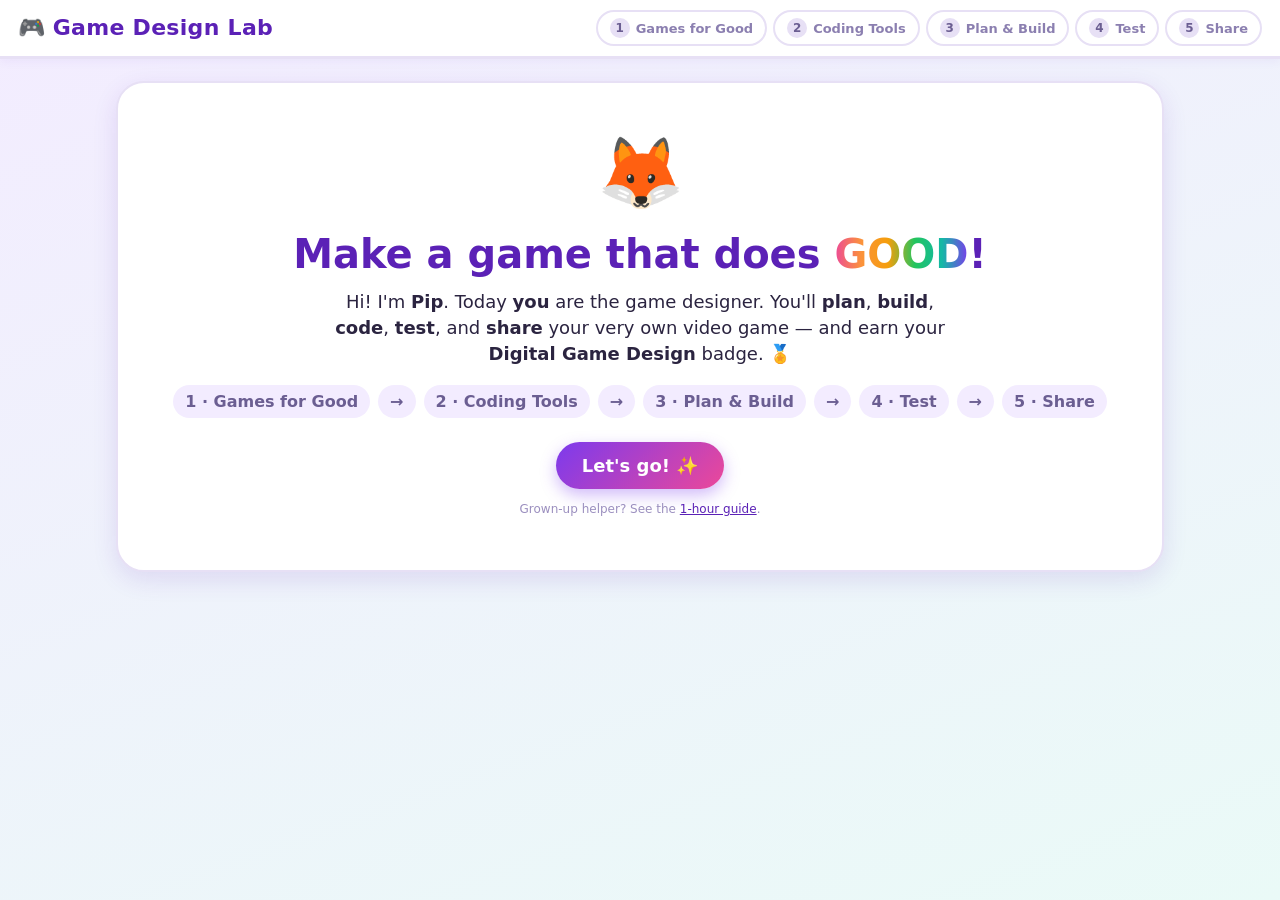
==== index.html @ a327bc97 "Add Game Design Lab — interactive Digital Game Design (Badge 2) A 1-hour, browser-based lab for girl" ====
<!DOCTYPE html>
<html lang="en">
<head>
<meta charset="UTF-8" />
<meta name="viewport" content="width=device-width, initial-scale=1.0" />
<title>Game Design Lab · Make a Game That Does Good!</title>
<meta name="description" content="A hands-on lab for the Digital Game Design badge. Plan, build, code, test, and share your very own game!" />
<link rel="icon" href="data:image/svg+xml,<svg xmlns='http://www.w3.org/2000/svg' viewBox='0 0 100 100'><text y='.9em' font-size='90'>🎮</text></svg>" />
<link rel="stylesheet" href="css/styles.css" />
</head>
<body>

<!-- ============ HEADER ============ -->
<header class="topbar">
  <div class="brand">🎮 <span>Game Design Lab</span></div>
  <nav class="steps" id="steps">
    <button class="step" data-go="step1"><span class="num">1</span> Games for Good</button>
    <button class="step" data-go="step2"><span class="num">2</span> Coding Tools</button>
    <button class="step" data-go="build" data-tab="world"><span class="num">3</span> Plan &amp; Build</button>
    <button class="step" data-go="build" data-tab="play"><span class="num">4</span> Test</button>
    <button class="step" data-go="step5"><span class="num">5</span> Share</button>
  </nav>
</header>

<!-- floating helper messages -->
<div id="toast" class="toast"></div>

<main id="main">

  <!-- ============ WELCOME ============ -->
  <section class="screen active" id="screen-welcome">
    <div class="hero-card">
      <div class="pip">🦊</div>
      <h1>Make a game that does <span class="rainbow">GOOD</span>!</h1>
      <p class="lead">Hi! I'm <b>Pip</b>. Today <b>you</b> are the game designer. You'll
        <b>plan</b>, <b>build</b>, <b>code</b>, <b>test</b>, and <b>share</b> your very own video game —
        and earn your <b>Digital Game Design</b> badge. 🏅</p>
      <div class="path">
        <span>1 · Games for Good</span><span>→</span>
        <span>2 · Coding Tools</span><span>→</span>
        <span>3 · Plan &amp; Build</span><span>→</span>
        <span>4 · Test</span><span>→</span>
        <span>5 · Share</span>
      </div>
      <button class="big-btn" data-go="step1">Let's go! ✨</button>
      <p class="tiny">Grown-up helper? See the <a href="FACILITATOR-GUIDE.md">1-hour guide</a>.</p>
    </div>
  </section>

  <!-- ============ STEP 1 ============ -->
  <section class="screen" id="screen-step1">
    <div class="card">
      <h2><span class="badge-num">1</span> Games for Good</h2>
      <p>You learned how computers helped astronauts land on the moon. Did you know <b>games help people, too?</b></p>
      <div class="examples">
        <div class="ex">🧑‍⚕️<span>Doctors &amp; nurses practice on virtual patients</span></div>
        <div class="ex">✈️<span>Pilots train in a pretend cockpit</span></div>
        <div class="ex">🚀<span>Visit the Space Station</span></div>
        <div class="ex">🌊<span>Dive to the deep ocean</span></div>
        <div class="ex">🏛️<span>Explore ancient cities</span></div>
      </div>
      <div class="think">
        <b>💭 Think:</b> What could <i>your</i> game teach someone, or what problem could it help solve?
        <textarea id="reflection" rows="2" placeholder="My game idea helps with..."></textarea>
      </div>

      <h3>🌟 Pick your mission</h3>
      <p class="muted">Every game here helps in a different way. Choose one to start (you can change it later).</p>
      <div class="missions" id="mission-cards"></div>

      <div class="nav">
        <button class="ghost" data-go="welcome">← Back</button>
        <button class="big-btn" data-go="step2">Next: Coding Tools →</button>
      </div>
    </div>
  </section>

  <!-- ============ STEP 2 ============ -->
  <section class="screen" id="screen-step2">
    <div class="card">
      <h2><span class="badge-num">2</span> Your Coding Tools</h2>
      <p>You already know these three coding ideas. Game makers use them all the time — and so will you!
        Press <b>Try it</b> on each one. 👇</p>

      <div class="demo-grid">
        <div class="demo">
          <h3>➡️ Sequence</h3>
          <p>One step after another, <b>in order</b>.</p>
          <div class="demo-track" id="seq-track"></div>
          <button class="mini-btn" id="seq-btn">Try it ▶</button>
          <p class="demo-note">Program: step → step → step</p>
        </div>

        <div class="demo">
          <h3>🔁 Loop</h3>
          <p>Do something <b>again and again</b> without writing it a bunch of times.</p>
          <div class="demo-track" id="loop-track"></div>
          <button class="mini-btn" id="loop-btn">Try it ▶</button>
          <p class="demo-note">Program: Repeat 4 times → step</p>
        </div>

        <div class="demo">
          <h3>🔀 Conditional</h3>
          <p><b>IF</b> something is true, <b>THEN</b> do this.</p>
          <div class="demo-cond" id="cond-stage">
            <span id="cond-key">🔑</span><span id="cond-door">🚪</span>
          </div>
          <button class="mini-btn" id="cond-btn">Pick up the key 🔑</button>
          <p class="demo-note">Program: IF I have the key, THEN the door opens</p>
        </div>
      </div>

      <div class="tipbox">
        <b>🦊 Pip says:</b> In your game, your moves are a <b>sequence</b>, a countdown timer is a
        <b>loop</b>, and a rule like “IF I touch a gem, THEN +1 point” is a <b>conditional</b>. You'll build all three!
      </div>

      <div class="nav">
        <button class="ghost" data-go="step1">← Back</button>
        <button class="big-btn" data-go="build" data-tab="world">Next: Build my game →</button>
      </div>
    </div>
  </section>

  <!-- ============ BUILD (Steps 3 & 4) ============ -->
  <section class="screen" id="screen-build">
    <div class="tabs">
      <button class="tab active" data-tab="world">🎨 1. Build your World</button>
      <button class="tab" data-tab="brain">🧠 2. Code the Brain</button>
      <button class="tab" data-tab="play">🎮 3. Play &amp; Test</button>
    </div>

    <!-- WORLD -->
    <div class="tabpanel active" id="panel-world">
      <div class="panel-head">
        <div>
          <h2><span class="badge-num">3</span> Build your World</h2>
          <p class="muted">Design your level: drop a tool, then click (or drag) on the grid to place it.</p>
        </div>
        <div class="head-right">
          <label class="namelbl">Game name:
            <input id="game-name" type="text" maxlength="28" placeholder="My Amazing Game" />
          </label>
          <div class="mission-chip" id="mission-chip"></div>
          <button class="ghost small" id="change-mission">Change mission</button>
        </div>
      </div>

      <div class="world-layout">
        <div class="toolbox" id="toolbox"></div>
        <div class="stage-slot" id="world-stage-slot"></div>
        <div class="world-help">
          <h4>How to build</h4>
          <ol>
            <li>Place <b>1 hero start</b> and <b>1 goal</b> (you need both!).</li>
            <li>Add <b>walls</b> to make a path, and <b>gems</b> to collect.</li>
            <li>Try a <b>key</b> + <b>door</b> (the door opens only if you grabbed a key — a conditional!).</li>
            <li>Add <b>hazards</b> to dodge.</li>
          </ol>
          <div class="world-tools-extra">
            <button class="ghost small" id="add-border">⬛ Add wall border</button>
            <button class="ghost small danger" id="clear-world">🗑️ Clear all</button>
          </div>
          <p class="warn" id="world-warn"></p>
        </div>
      </div>

      <div class="nav">
        <button class="ghost" data-go="step2">← Back</button>
        <button class="big-btn" data-tab="brain">Next: Code the Brain →</button>
      </div>
    </div>

    <!-- BRAIN -->
    <div class="tabpanel" id="panel-brain">
      <div class="panel-head">
        <div>
          <h2><span class="badge-num">3</span> Code the Brain 🧠</h2>
          <p class="muted">Give your game its rules! Drag blocks (or click a hat then a block) to build
            sequences, loops, and conditionals.</p>
        </div>
      </div>
      <div id="coder-root"></div>
      <div class="nav">
        <button class="ghost" data-tab="world">← Back to World</button>
        <button class="big-btn" data-tab="play">Next: Play &amp; Test →</button>
      </div>
    </div>

    <!-- PLAY -->
    <div class="tabpanel" id="panel-play">
      <div class="panel-head">
        <div>
          <h2><span class="badge-num">4</span> Play &amp; Test 🎮</h2>
          <p class="muted">Move with the <b>arrow keys</b> (or the buttons). Does your code work the way you planned?
            If not — that's a bug to fix. Real designers try, try again! 💪</p>
        </div>
      </div>

      <div class="play-layout">
        <div class="hud" id="hud"></div>
        <div class="stage-slot play-stage" id="play-stage-slot"></div>
        <div class="play-side">
          <div class="dpad">
            <button data-dir="up">▲</button>
            <div class="dpad-mid">
              <button data-dir="left">◀</button>
              <button data-dir="down">▼</button>
              <button data-dir="right">▶</button>
            </div>
          </div>
          <button class="ghost small" id="restart-btn">🔄 Restart level</button>
          <div class="coach" id="coach"></div>
        </div>
      </div>

      <div class="nav">
        <button class="ghost" data-tab="brain">← Fix my code</button>
        <button class="ghost" data-tab="world">✏️ Edit my world</button>
        <button class="big-btn" data-go="step5">I love it! Share →</button>
      </div>

      <!-- win / lose overlay -->
      <div class="overlay" id="result-overlay">
        <div class="result-card" id="result-card"></div>
      </div>
    </div>
  </section>

  <!-- ============ STEP 5 ============ -->
  <section class="screen" id="screen-step5">
    <div class="card">
      <h2><span class="badge-num">5</span> Share &amp; Improve</h2>
      <p>The best part of finishing a project is <b>sharing</b> it! Send your game to a friend, watch them play,
        and listen to their ideas. 🎉</p>

      <div class="share-box">
        <h3>🔗 Your game link</h3>
        <p class="muted">Anyone who opens this link can play <b>your</b> game — no download needed.</p>
        <div class="share-row">
          <input id="share-link" type="text" readonly />
          <button class="mini-btn" id="copy-link">Copy</button>
        </div>
      </div>

      <div class="two-col">
        <div class="improve">
          <h3>🧪 Play-test with a friend</h3>
          <p>Watch a friend play and ask:</p>
          <ul>
            <li>Was it fun? Too easy or too hard?</li>
            <li>Did anything not work the way you expected?</li>
            <li>What's one thing that would make it better?</li>
          </ul>
          <label>✏️ One thing I'll improve next time:
            <textarea id="improve-note" rows="2" placeholder="Next, I will..."></textarea>
          </label>
          <button class="ghost" data-go="build" data-tab="world">← Go improve my game</button>
        </div>

        <div class="service">
          <h3>💖 Give service</h3>
          <p>Now that you've earned your badge, you can:</p>
          <ul>
            <li>Show family how games help science &amp; health research.</li>
            <li>Teach a friend the game design process.</li>
            <li>Cheer someone on to <b>persevere</b> when learning is hard.</li>
          </ul>
        </div>
      </div>

      <div class="cert-area">
        <h3>🏅 Your badge certificate</h3>
        <div class="cert" id="cert">
          <div class="cert-in">
            <div class="cert-top">Digital Game Design · Badge 2</div>
            <div class="cert-game" id="cert-game">My Game</div>
            <div class="cert-by">designed by</div>
            <div class="cert-name" id="cert-name">a Game Designer</div>
            <div class="cert-seal">🎮🏅✨</div>
            <div class="cert-mission" id="cert-mission"></div>
          </div>
        </div>
        <label class="namelbl big">Your name:
          <input id="designer-name" type="text" maxlength="24" placeholder="Type your name" />
        </label>
        <button class="mini-btn" id="print-cert">🖨️ Print my certificate</button>
      </div>

      <div class="nav">
        <button class="ghost" data-go="build" data-tab="play">← Back to my game</button>
        <button class="big-btn celebrate" id="finish-btn">🎉 I earned my badge!</button>
      </div>
    </div>
  </section>

</main>

<!-- mission picker modal -->
<div class="overlay" id="mission-modal">
  <div class="modal">
    <h3>🌟 Choose your mission</h3>
    <div class="missions" id="mission-cards-modal"></div>
    <button class="ghost" id="mission-close">Close</button>
  </div>
</div>

<!-- scripts: Phaser first, then our modules -->
<script src="lib/phaser.min.js"></script>
<script src="js/themes.js"></script>
<script src="js/store.js"></script>
<script src="js/share.js"></script>
<script src="js/game.js"></script>
<script src="js/coder.js"></script>
<script src="js/main.js"></script>
</body>
</html>
---- css/styles.css ----
/* ============================================================
   styles.css — cheerful, kid-friendly, big targets, rounded.
   ============================================================ */
:root {
  --purple: #7c3aed;
  --purple-d: #5b21b6;
  --pink: #ec4899;
  --teal: #14b8a6;
  --blue: #3b82f6;
  --gold: #f59e0b;
  --green: #22c55e;
  --red: #ef4444;
  --orange: #fb923c;
  --ink: #2b2440;
  --paper: #faf7ff;
  --card: #ffffff;
  --line: #e7e0f5;
  --shadow: 0 8px 24px rgba(91, 33, 182, .12);
}

* { box-sizing: border-box; }
html, body { margin: 0; padding: 0; }
body {
  font-family: "Trebuchet MS", "Segoe UI", system-ui, sans-serif;
  color: var(--ink);
  background: linear-gradient(160deg, #f3ecff 0%, #eafaf7 100%);
  min-height: 100vh;
  line-height: 1.45;
}
h1, h2, h3, h4 { line-height: 1.15; }
button { font-family: inherit; cursor: pointer; }
a { color: var(--purple-d); }

/* ---------- topbar ---------- */
.topbar {
  position: sticky; top: 0; z-index: 50;
  display: flex; align-items: center; gap: 16px; flex-wrap: wrap;
  background: #fff; border-bottom: 3px solid var(--line);
  padding: 10px 18px; box-shadow: 0 2px 10px rgba(91,33,182,.06);
}
.brand { font-size: 22px; font-weight: 800; color: var(--purple-d); }
.brand span { letter-spacing: .3px; }
.steps { display: flex; gap: 6px; flex-wrap: wrap; margin-left: auto; }
.step {
  border: 2px solid var(--line); background: #fff; color: #8b7fb0;
  border-radius: 999px; padding: 6px 12px; font-weight: 700; font-size: 13px;
  display: inline-flex; align-items: center; gap: 6px; transition: .15s;
}
.step .num {
  background: var(--line); color: #6b5e92; border-radius: 50%;
  width: 20px; height: 20px; display: grid; place-items: center; font-size: 12px;
}
.step:hover { border-color: var(--purple); color: var(--purple-d); }
.step.on { background: var(--purple); color: #fff; border-color: var(--purple); }
.step.on .num { background: #fff; color: var(--purple-d); }

/* ---------- screens & cards ---------- */
main { max-width: 1080px; margin: 0 auto; padding: 22px 16px 60px; }
.screen { display: none; animation: fade .25s ease; }
.screen.active { display: block; }
@keyframes fade { from { opacity: 0; transform: translateY(8px); } to { opacity: 1; transform: none; } }

.card {
  background: var(--card); border-radius: 22px; box-shadow: var(--shadow);
  padding: 26px 28px; border: 2px solid var(--line);
}
.card h2 { font-size: 28px; margin: 0 0 10px; color: var(--purple-d); }
.badge-num, .m-emoji {
  display: inline-grid; place-items: center;
}
.badge-num {
  width: 34px; height: 34px; background: var(--pink); color: #fff;
  border-radius: 50%; font-size: 18px; margin-right: 8px; vertical-align: middle;
}
.muted { color: #8b7fb0; }
.tiny { font-size: 12px; color: #9b8fbf; }

.big-btn {
  background: linear-gradient(135deg, var(--purple), var(--pink));
  color: #fff; border: none; border-radius: 999px; font-weight: 800;
  font-size: 18px; padding: 13px 26px; box-shadow: 0 6px 16px rgba(124,58,237,.35);
  transition: transform .1s;
}
.big-btn:hover { transform: translateY(-2px); }
.big-btn:active { transform: translateY(0); }
.ghost {
  background: #fff; border: 2px solid var(--purple); color: var(--purple-d);
  border-radius: 999px; font-weight: 700; padding: 10px 18px; font-size: 15px;
}
.ghost:hover { background: #f6f0ff; }
.ghost.small { padding: 7px 12px; font-size: 13px; }
.ghost.danger { border-color: var(--red); color: var(--red); }
.mini-btn {
  background: var(--teal); color: #fff; border: none; border-radius: 12px;
  font-weight: 800; padding: 9px 16px; font-size: 15px;
}
.mini-btn:hover { filter: brightness(1.05); }
.nav { display: flex; justify-content: space-between; gap: 10px; margin-top: 22px; flex-wrap: wrap; }

/* ---------- welcome ---------- */
.hero-card {
  background: var(--card); border-radius: 28px; box-shadow: var(--shadow);
  padding: 40px 30px; text-align: center; border: 2px solid var(--line);
}
.pip { font-size: 70px; animation: bob 2s ease-in-out infinite; }
@keyframes bob { 50% { transform: translateY(-8px); } }
.hero-card h1 { font-size: 40px; margin: 6px 0 12px; color: var(--purple-d); }
.rainbow {
  background: linear-gradient(90deg, var(--pink), var(--orange), var(--gold), var(--green), var(--teal), var(--purple));
  -webkit-background-clip: text; background-clip: text; color: transparent;
}
.lead { font-size: 18px; max-width: 620px; margin: 0 auto 18px; }
.path { display: flex; gap: 8px; flex-wrap: wrap; justify-content: center; margin: 18px 0 24px; color: #6b5e92; font-weight: 700; }
.path span { background: #f3ecff; border-radius: 999px; padding: 5px 12px; }

/* ---------- step 1 ---------- */
.examples { display: grid; grid-template-columns: repeat(auto-fit, minmax(150px, 1fr)); gap: 12px; margin: 16px 0; }
.ex { background: #f6f0ff; border-radius: 16px; padding: 14px; font-size: 30px; text-align: center; }
.ex span { display: block; font-size: 14px; color: var(--ink); margin-top: 6px; }
.think { background: #eafaf7; border: 2px dashed var(--teal); border-radius: 16px; padding: 14px 16px; margin: 16px 0; }
textarea, input[type=text], input[type=number] {
  font-family: inherit; border: 2px solid var(--line); border-radius: 12px; padding: 8px 10px; font-size: 15px; color: var(--ink);
}
textarea { width: 100%; margin-top: 8px; resize: vertical; }

.missions { display: grid; grid-template-columns: repeat(auto-fit, minmax(180px, 1fr)); gap: 14px; margin: 14px 0; }
.mission {
  text-align: left; border: 3px solid var(--line); border-radius: 18px; padding: 14px;
  background: #fff; transition: .15s;
}
.mission:hover { transform: translateY(-3px); border-color: var(--accent); }
.mission.sel { border-color: var(--accent); box-shadow: 0 0 0 4px color-mix(in srgb, var(--accent) 25%, transparent); }
.m-emoji { font-size: 38px; }
.m-name { font-weight: 800; font-size: 18px; margin: 4px 0; }
.m-good { font-size: 13px; color: #6b5e92; }

/* ---------- step 2 demos ---------- */
.demo-grid { display: grid; grid-template-columns: repeat(auto-fit, minmax(240px, 1fr)); gap: 16px; margin: 16px 0; }
.demo { background: #f6f0ff; border-radius: 18px; padding: 16px; border: 2px solid var(--line); }
.demo h3 { margin: 0 0 6px; color: var(--purple-d); }
.demo-track { display: flex; gap: 6px; margin: 12px 0; }
.demo-cell { width: 38px; height: 38px; background: #fff; border: 2px solid var(--line); border-radius: 10px; display: grid; place-items: center; font-size: 22px; }
.demo-cond { display: flex; gap: 18px; font-size: 40px; margin: 12px 0; }
.demo-note { font-size: 12px; color: #6b5e92; font-style: italic; }
.tipbox, .think { font-size: 15px; }
.tipbox { background: #fff7ed; border: 2px solid var(--gold); border-radius: 16px; padding: 14px 16px; margin-top: 16px; }

/* ---------- build tabs ---------- */
.tabs { display: flex; gap: 8px; margin-bottom: 14px; flex-wrap: wrap; }
.tab {
  border: 2px solid var(--line); background: #fff; color: #8b7fb0;
  border-radius: 14px 14px 0 0; padding: 12px 18px; font-weight: 800; font-size: 16px;
}
.tab.active { background: var(--purple); color: #fff; border-color: var(--purple); }
.tabpanel { display: none; background: var(--card); border-radius: 0 18px 18px 18px; border: 2px solid var(--line); box-shadow: var(--shadow); padding: 20px; }
.tabpanel.active { display: block; }
.panel-head { display: flex; justify-content: space-between; gap: 16px; flex-wrap: wrap; align-items: flex-start; }
.panel-head h2 { margin: 0 0 4px; color: var(--purple-d); }
.head-right { display: flex; gap: 10px; align-items: center; flex-wrap: wrap; }
.namelbl { font-size: 13px; font-weight: 700; color: #6b5e92; display: flex; flex-direction: column; gap: 3px; }
.namelbl input { font-size: 15px; }
.namelbl.big { font-size: 16px; margin: 12px 0; }
.mission-chip { background: #f3ecff; border-radius: 999px; padding: 6px 14px; font-weight: 800; color: var(--purple-d); }

/* ---------- world layout ---------- */
.world-layout { display: grid; grid-template-columns: 180px 1fr 240px; gap: 16px; margin-top: 16px; align-items: start; }
.toolbox h4, .world-help h4 { margin: 0 0 8px; color: var(--purple-d); }
.toolbox { display: flex; flex-direction: column; gap: 7px; }
.tool {
  display: flex; align-items: center; gap: 8px; text-align: left;
  border: 2px solid var(--line); background: #fff; border-radius: 12px;
  padding: 9px 10px; font-weight: 700; font-size: 14px; color: var(--ink);
}
.tool .t-e { font-size: 22px; }
.tool:hover { border-color: var(--purple); }
.tool.sel { background: var(--purple); color: #fff; border-color: var(--purple); }

.stage-slot { width: 100%; display: grid; place-items: center; }
.stage-slot canvas {
  border-radius: 16px; box-shadow: var(--shadow); border: 3px solid #fff;
  max-width: 100%; height: auto !important;
}
.world-help ol { padding-left: 18px; font-size: 13px; }
.world-help li { margin-bottom: 6px; }
.world-tools-extra { display: flex; flex-direction: column; gap: 6px; margin: 10px 0; }
.warn { color: var(--red); font-weight: 700; min-height: 20px; font-size: 13px; }

/* ---------- coder (Brain) ---------- */
.coder { display: grid; grid-template-columns: 230px 1fr; gap: 16px; }
.palette { background: #f6f0ff; border-radius: 16px; padding: 12px; border: 2px solid var(--line); height: fit-content; }
.palette h3 { margin: 0 0 10px; font-size: 16px; color: var(--purple-d); }
.palette h3 .muted { font-size: 11px; font-weight: 500; display: block; }
.pal-group { margin-bottom: 12px; }
.pal-group-title { font-size: 12px; font-weight: 800; color: #8b7fb0; text-transform: uppercase; margin-bottom: 6px; }
.pblock {
  border-radius: 10px; padding: 8px 10px; margin-bottom: 6px; color: #fff;
  font-weight: 700; font-size: 13px; cursor: grab; user-select: none; box-shadow: 0 2px 5px rgba(0,0,0,.12);
}
.pblock:active { cursor: grabbing; }

.scripts-wrap { min-width: 0; }
.quests { background: #fff7ed; border: 2px solid var(--gold); border-radius: 16px; padding: 12px 16px; margin-bottom: 14px; }
.quests h3 { margin: 0 0 8px; font-size: 16px; color: #b45309; }
.quests h3 .muted { font-size: 11px; font-weight: 500; }
.quest { display: flex; gap: 8px; padding: 5px 0; font-size: 14px; align-items: baseline; }
.quest.done { opacity: .65; }
.quest.done .q-text b { text-decoration: line-through; }
.q-check { font-size: 16px; }

.hat { background: #f6f0ff; border-radius: 16px; padding: 10px 12px; margin-bottom: 14px; border: 2px solid var(--line); }
.hat-head { margin-bottom: 8px; }
.hat-label { font-weight: 800; color: var(--purple-d); font-size: 15px; }
.hat-hint { display: block; font-size: 12px; color: #8b7fb0; }

.dropzone { min-height: 42px; border: 2px dashed #cdbff0; border-radius: 12px; padding: 6px; background: #fff; transition: .12s; }
.dropzone.body { margin-top: 8px; background: rgba(255,255,255,.6); }
.dropzone.selected { border-color: var(--purple); box-shadow: 0 0 0 3px rgba(124,58,237,.18); }
.dropzone.drag-hover { border-color: var(--teal); background: #eafaf7; }
.placeholder { color: #b3a6d4; font-size: 13px; font-style: italic; padding: 8px; text-align: center; }

.block {
  position: relative; border-radius: 12px; padding: 9px 30px 9px 12px; margin: 6px 0;
  color: #fff; font-weight: 700; font-size: 14px; box-shadow: 0 2px 6px rgba(0,0,0,.14); cursor: grab;
}
.block:active { cursor: grabbing; }
.block-label { display: inline-flex; align-items: center; gap: 4px; flex-wrap: wrap; }
.block .num { width: 56px; padding: 3px 6px; border-radius: 8px; border: none; font-weight: 800; font-size: 14px; color: var(--ink); }
.block .txt { width: 120px; padding: 3px 6px; border-radius: 8px; border: none; font-size: 14px; color: var(--ink); }
.block .cond { border-radius: 8px; border: none; padding: 3px 6px; font-weight: 700; font-size: 13px; color: var(--ink); }
.block-x {
  position: absolute; top: 6px; right: 6px; width: 22px; height: 22px;
  border-radius: 50%; border: none; background: rgba(0,0,0,.22); color: #fff; font-size: 12px; line-height: 1;
}
.block-x:hover { background: rgba(0,0,0,.4); }

/* block colors by category */
.cat-score { background: var(--blue); }
.cat-action { background: var(--purple); }
.cat-timer { background: var(--orange); }
.cat-win { background: var(--green); }
.cat-lose { background: var(--red); }
.cat-loop { background: var(--gold); }
.cat-if { background: var(--teal); }
.block.cat-loop, .block.cat-if { background: color-mix(in srgb, var(--gold) 12%, #fff); color: var(--ink); border: 2px solid var(--gold); }
.block.cat-if { background: color-mix(in srgb, var(--teal) 12%, #fff); border-color: var(--teal); }

/* ---------- play ---------- */
.play-layout { display: grid; grid-template-columns: 1fr 240px; grid-template-rows: auto auto; gap: 14px; margin-top: 14px; }
.hud { grid-column: 1 / -1; display: flex; gap: 10px; flex-wrap: wrap; }
.chip { background: #f3ecff; border-radius: 999px; padding: 8px 14px; font-weight: 800; color: var(--purple-d); font-size: 15px; }
.chip.score { background: #fff7ed; color: #b45309; }
.chip.timer { background: #eafaf7; color: #0f766e; }
.chip.timer.low { background: #fee2e2; color: var(--red); animation: pulse .6s infinite; }
@keyframes pulse { 50% { transform: scale(1.08); } }
.play-side { display: flex; flex-direction: column; gap: 12px; align-items: center; }
.dpad { display: flex; flex-direction: column; align-items: center; gap: 6px; }
.dpad button {
  width: 56px; height: 56px; border-radius: 14px; border: none; font-size: 22px;
  background: var(--purple); color: #fff; box-shadow: 0 4px 0 var(--purple-d);
}
.dpad button:active { transform: translateY(3px); box-shadow: 0 1px 0 var(--purple-d); }
.dpad-mid { display: flex; gap: 6px; }
.coach { background: #f6f0ff; border-radius: 14px; padding: 12px; font-size: 13px; border: 2px solid var(--line); }
.coach h4 { margin: 0 0 6px; color: var(--purple-d); }
.coach p { margin: 4px 0; }

/* ---------- overlay / result / modal ---------- */
.overlay { display: none; position: fixed; inset: 0; background: rgba(43,36,64,.55); z-index: 100; place-items: center; padding: 20px; }
.overlay.show { display: grid; }
.result-card, .modal {
  background: #fff; border-radius: 22px; padding: 28px; max-width: 460px; text-align: center;
  box-shadow: 0 20px 50px rgba(0,0,0,.3); animation: pop .25s ease;
}
.modal { max-width: 680px; text-align: left; }
@keyframes pop { from { transform: scale(.9); opacity: 0; } to { transform: scale(1); opacity: 1; } }
.result-card.win h2 { color: var(--green); }
.result-card.lose h2 { color: var(--purple-d); }
.big-emoji { font-size: 64px; }
.score-line { font-size: 18px; }
.result-btns { display: flex; gap: 8px; flex-wrap: wrap; justify-content: center; margin-top: 16px; }

/* ---------- step 5 ---------- */
.share-box { background: #eafaf7; border: 2px solid var(--teal); border-radius: 16px; padding: 16px; margin: 14px 0; }
.share-row { display: flex; gap: 8px; }
.share-row input { flex: 1; }
.two-col { display: grid; grid-template-columns: 1fr 1fr; gap: 16px; margin: 16px 0; }
.improve, .service { background: #f6f0ff; border-radius: 16px; padding: 16px; border: 2px solid var(--line); }
.improve label { display: block; font-weight: 700; font-size: 14px; margin-top: 8px; }

.cert-area { text-align: center; margin-top: 16px; }
.cert {
  background: linear-gradient(135deg, #fff, #f6f0ff); border: 4px double var(--purple);
  border-radius: 18px; padding: 8px; max-width: 480px; margin: 12px auto;
}
.cert-in { border: 2px solid var(--gold); border-radius: 12px; padding: 18px; }
.cert-top { font-weight: 800; color: var(--purple-d); letter-spacing: .5px; }
.cert-game { font-size: 30px; font-weight: 900; color: var(--pink); margin: 10px 0 4px; }
.cert-by { color: #8b7fb0; font-size: 13px; }
.cert-name { font-size: 24px; font-weight: 800; color: var(--ink); margin: 2px 0 8px; }
.cert-seal { font-size: 34px; }
.cert-mission { font-size: 13px; color: #6b5e92; margin-top: 8px; }
.celebrate { background: linear-gradient(135deg, var(--gold), var(--pink)); }

/* ---------- toast + confetti ---------- */
.toast {
  position: fixed; left: 50%; transform: translateX(-50%) translateY(-20px);
  top: 70px; z-index: 200; background: var(--ink); color: #fff; padding: 12px 20px;
  border-radius: 14px; font-weight: 700; font-size: 15px; box-shadow: 0 8px 24px rgba(0,0,0,.3);
  opacity: 0; pointer-events: none; transition: .25s; max-width: 90vw; text-align: center;
}
.toast.show { opacity: 1; transform: translateX(-50%) translateY(0); }
.confetti { position: fixed; top: -30px; z-index: 300; pointer-events: none; animation: fall 2.6s linear forwards; }
@keyframes fall { to { transform: translateY(110vh) rotate(540deg); opacity: 0; } }

/* ---------- responsive ---------- */
@media (max-width: 880px) {
  .world-layout { grid-template-columns: 1fr; }
  .toolbox { flex-direction: row; flex-wrap: wrap; }
  .coder { grid-template-columns: 1fr; }
  .palette { display: flex; flex-direction: column; }
  .play-layout { grid-template-columns: 1fr; }
  .two-col { grid-template-columns: 1fr; }
}

/* ---------- print (certificate only) ---------- */
@media print {
  body * { visibility: hidden; }
  #cert, #cert * { visibility: visible; }
  #cert { position: absolute; left: 0; top: 0; width: 100%; border: none; }
}
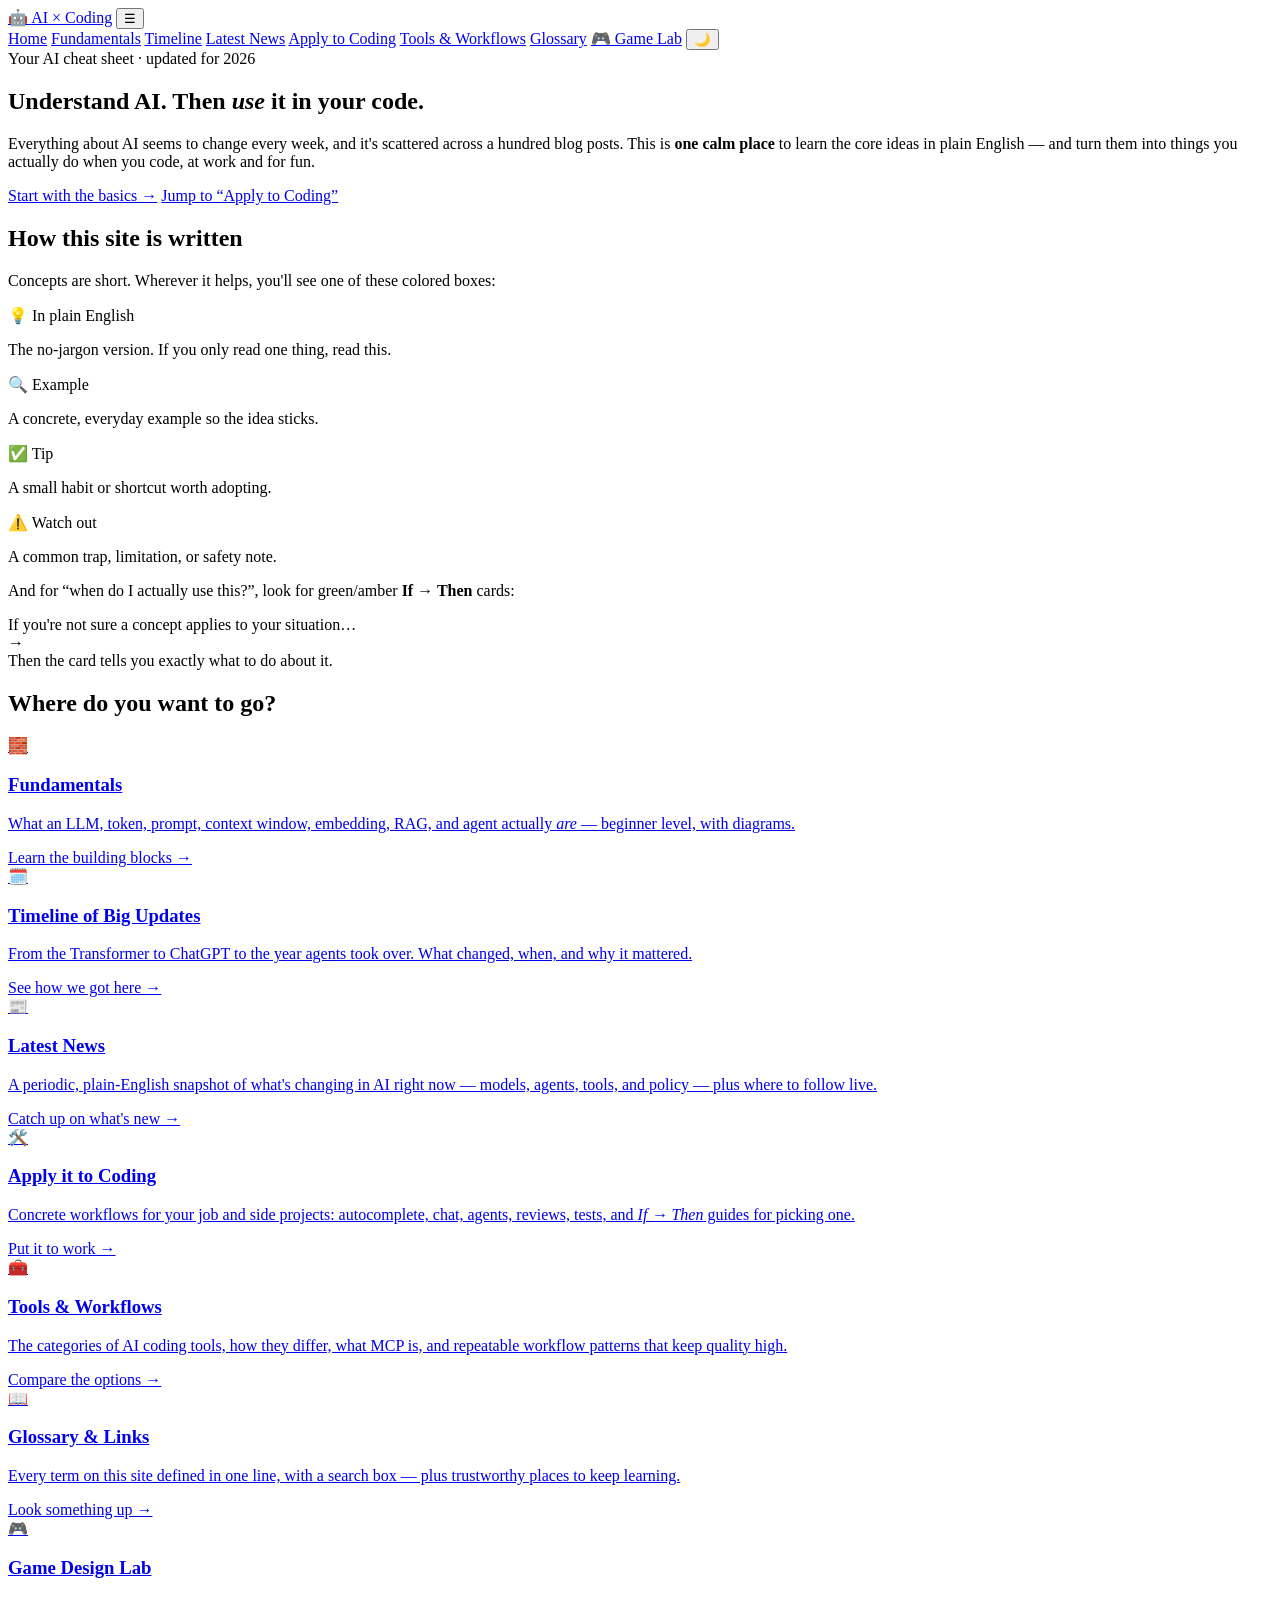
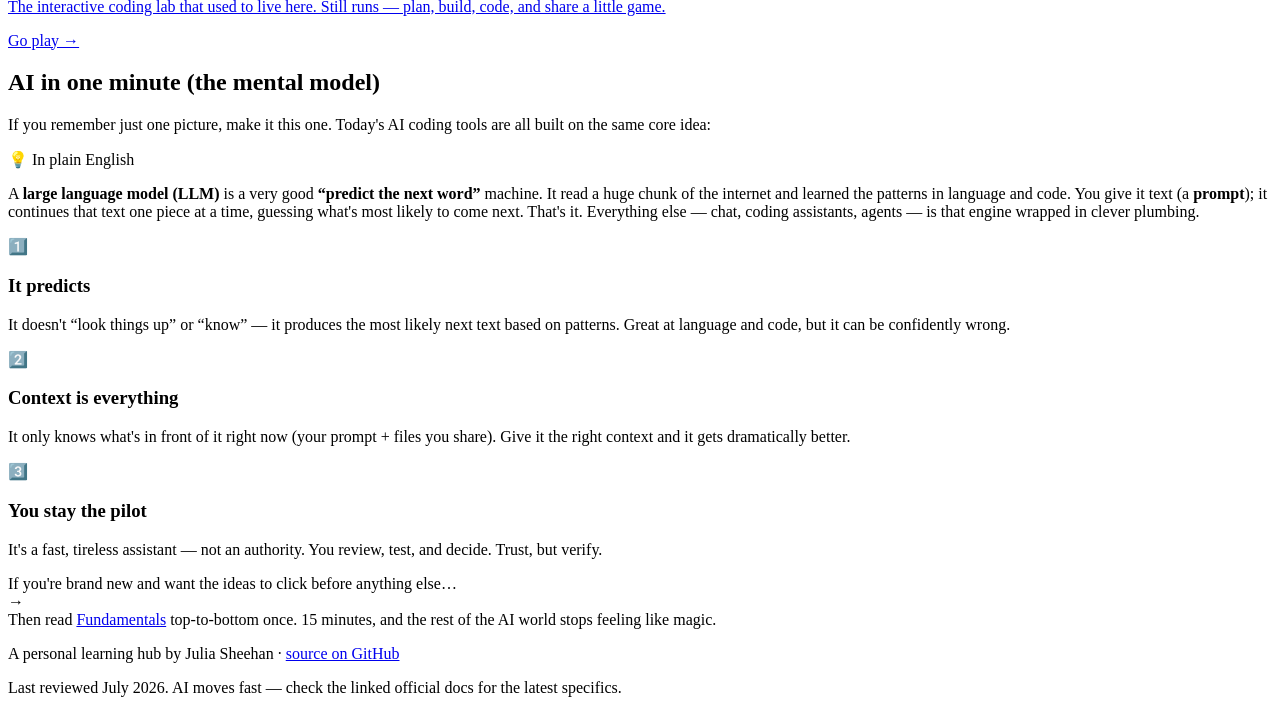
==== commit 44159236: "Add Latest News page + CLAUDE.md guidance; wire News into nav - news.html: a periodic, beginner-frie" ====
--- a/index.html
+++ b/index.html
@@ -3,315 +3,174 @@
 <head>
 <meta charset="UTF-8" />
 <meta name="viewport" content="width=device-width, initial-scale=1.0" />
-<title>Game Design Lab · Make a Game That Does Good!</title>
-<meta name="description" content="A hands-on lab for the Digital Game Design badge. Plan, build, code, test, and share your very own game!" />
-<link rel="icon" href="data:image/svg+xml,<svg xmlns='http://www.w3.org/2000/svg' viewBox='0 0 100 100'><text y='.9em' font-size='90'>🎮</text></svg>" />
-<link rel="stylesheet" href="css/styles.css" />
+<title>AI × Coding — A Beginner's Learning Hub</title>
+<meta name="description" content="A friendly, up-to-date home base for understanding AI concepts and applying them to real coding — for work and personal projects." />
+<link rel="icon" href="data:image/svg+xml,<svg xmlns='http://www.w3.org/2000/svg' viewBox='0 0 100 100'><text y='.9em' font-size='90'>🤖</text></svg>" />
+<link rel="stylesheet" href="assets/style.css" />
+<script src="assets/hub.js"></script>
 </head>
 <body>
 
-<!-- ============ HEADER ============ -->
-<header class="topbar">
-  <div class="brand">🎮 <span>Game Design Lab</span></div>
-  <nav class="steps" id="steps">
-    <button class="step" data-go="step1"><span class="num">1</span> Games for Good</button>
-    <button class="step" data-go="step2"><span class="num">2</span> Coding Tools</button>
-    <button class="step" data-go="build" data-tab="world"><span class="num">3</span> Plan &amp; Build</button>
-    <button class="step" data-go="build" data-tab="play"><span class="num">4</span> Test</button>
-    <button class="step" data-go="step5"><span class="num">5</span> Share</button>
+<header class="site-header">
+  <a class="logo" href="index.html">🤖 <span>AI × Coding</span></a>
+  <button class="nav-toggle" aria-label="Open menu" aria-expanded="false">☰</button>
+  <nav class="site-nav">
+    <a href="index.html">Home</a>
+    <a href="fundamentals.html">Fundamentals</a>
+    <a href="timeline.html">Timeline</a>
+    <a href="news.html">Latest News</a>
+    <a href="apply.html">Apply to Coding</a>
+    <a href="tools.html">Tools &amp; Workflows</a>
+    <a href="glossary.html">Glossary</a>
+    <a class="ext" href="game/">🎮 Game Lab</a>
+    <button class="theme-toggle" aria-label="Toggle light/dark theme">🌙</button>
   </nav>
 </header>
 
-<!-- floating helper messages -->
-<div id="toast" class="toast"></div>
+<main>
 
-<main id="main">
+  <section class="hero">
+    <span class="eyebrow">Your AI cheat sheet · updated for 2026</span>
+    <h1>Understand AI. Then <em>use</em> it in your code.</h1>
+    <p class="lead">Everything about AI seems to change every week, and it's scattered across a
+      hundred blog posts. This is <b>one calm place</b> to learn the core ideas in plain English —
+      and turn them into things you actually do when you code, at work and for fun.</p>
+    <p>
+      <a class="btn" href="fundamentals.html">Start with the basics →</a>
+      <a class="btn ghost" href="apply.html">Jump to “Apply to Coding”</a>
+    </p>
+  </section>
 
-  <!-- ============ WELCOME ============ -->
-  <section class="screen active" id="screen-welcome">
-    <div class="hero-card">
-      <div class="pip">🦊</div>
-      <h1>Make a game that does <span class="rainbow">GOOD</span>!</h1>
-      <p class="lead">Hi! I'm <b>Pip</b>. Today <b>you</b> are the game designer. You'll
-        <b>plan</b>, <b>build</b>, <b>code</b>, <b>test</b>, and <b>share</b> your very own video game —
-        and earn your <b>Digital Game Design</b> badge. 🏅</p>
-      <div class="path">
-        <span>1 · Games for Good</span><span>→</span>
-        <span>2 · Coding Tools</span><span>→</span>
-        <span>3 · Plan &amp; Build</span><span>→</span>
-        <span>4 · Test</span><span>→</span>
-        <span>5 · Share</span>
-      </div>
-      <button class="big-btn" data-go="step1">Let's go! ✨</button>
-      <p class="tiny">Grown-up helper? See the <a href="FACILITATOR-GUIDE.md">1-hour guide</a>.</p>
+  <!-- How to read this site -->
+  <section id="legend">
+    <h2>How this site is written</h2>
+    <p>Concepts are short. Wherever it helps, you'll see one of these colored boxes:</p>
+    <div class="callout plain">
+      <span class="tag">💡 In plain English</span>
+      <p>The no-jargon version. If you only read one thing, read this.</p>
+    </div>
+    <div class="callout example">
+      <span class="tag">🔍 Example</span>
+      <p>A concrete, everyday example so the idea sticks.</p>
+    </div>
+    <div class="callout tip">
+      <span class="tag">✅ Tip</span>
+      <p>A small habit or shortcut worth adopting.</p>
+    </div>
+    <div class="callout watch">
+      <span class="tag">⚠️ Watch out</span>
+      <p>A common trap, limitation, or safety note.</p>
+    </div>
+    <p>And for “when do I actually use this?”, look for green/amber <b>If → Then</b> cards:</p>
+    <div class="ifthen">
+      <div class="if"><span class="lbl">If</span> you're not sure a concept applies to your situation…</div>
+      <div class="arrow">→</div>
+      <div class="then"><span class="lbl">Then</span> the card tells you exactly what to do about it.</div>
     </div>
   </section>
 
-  <!-- ============ STEP 1 ============ -->
-  <section class="screen" id="screen-step1">
-    <div class="card">
-      <h2><span class="badge-num">1</span> Games for Good</h2>
-      <p>You learned how computers helped astronauts land on the moon. Did you know <b>games help people, too?</b></p>
-      <div class="examples">
-        <div class="ex">🧑‍⚕️<span>Doctors &amp; nurses practice on virtual patients</span></div>
-        <div class="ex">✈️<span>Pilots train in a pretend cockpit</span></div>
-        <div class="ex">🚀<span>Visit the Space Station</span></div>
-        <div class="ex">🌊<span>Dive to the deep ocean</span></div>
-        <div class="ex">🏛️<span>Explore ancient cities</span></div>
-      </div>
-      <div class="think">
-        <b>💭 Think:</b> What could <i>your</i> game teach someone, or what problem could it help solve?
-        <textarea id="reflection" rows="2" placeholder="My game idea helps with..."></textarea>
-      </div>
-
-      <h3>🌟 Pick your mission</h3>
-      <p class="muted">Every game here helps in a different way. Choose one to start (you can change it later).</p>
-      <div class="missions" id="mission-cards"></div>
-
-      <div class="nav">
-        <button class="ghost" data-go="welcome">← Back</button>
-        <button class="big-btn" data-go="step2">Next: Coding Tools →</button>
-      </div>
+  <!-- Section cards -->
+  <section id="explore">
+    <h2>Where do you want to go?</h2>
+    <div class="grid two">
+      <a class="card" href="fundamentals.html">
+        <div class="ico">🧱</div>
+        <h3>Fundamentals</h3>
+        <p>What an LLM, token, prompt, context window, embedding, RAG, and agent actually
+          <i>are</i> — beginner level, with diagrams.</p>
+        <span class="more">Learn the building blocks →</span>
+      </a>
+      <a class="card" href="timeline.html">
+        <div class="ico">🗓️</div>
+        <h3>Timeline of Big Updates</h3>
+        <p>From the Transformer to ChatGPT to the year agents took over. What changed, when,
+          and why it mattered.</p>
+        <span class="more">See how we got here →</span>
+      </a>
+      <a class="card" href="news.html">
+        <div class="ico">📰</div>
+        <h3>Latest News</h3>
+        <p>A periodic, plain-English snapshot of what's changing in AI right now — models, agents,
+          tools, and policy — plus where to follow live.</p>
+        <span class="more">Catch up on what's new →</span>
+      </a>
+      <a class="card" href="apply.html">
+        <div class="ico">🛠️</div>
+        <h3>Apply it to Coding</h3>
+        <p>Concrete workflows for your job and side projects: autocomplete, chat, agents,
+          reviews, tests, and <em>If → Then</em> guides for picking one.</p>
+        <span class="more">Put it to work →</span>
+      </a>
+      <a class="card" href="tools.html">
+        <div class="ico">🧰</div>
+        <h3>Tools &amp; Workflows</h3>
+        <p>The categories of AI coding tools, how they differ, what MCP is, and repeatable
+          workflow patterns that keep quality high.</p>
+        <span class="more">Compare the options →</span>
+      </a>
+      <a class="card" href="glossary.html">
+        <div class="ico">📖</div>
+        <h3>Glossary &amp; Links</h3>
+        <p>Every term on this site defined in one line, with a search box — plus trustworthy
+          places to keep learning.</p>
+        <span class="more">Look something up →</span>
+      </a>
+      <a class="card" href="game/">
+        <div class="ico">🎮</div>
+        <h3>Game Design Lab</h3>
+        <p>The interactive coding lab that used to live here. Still runs — plan, build, code,
+          and share a little game.</p>
+        <span class="more">Go play →</span>
+      </a>
     </div>
   </section>
 
-  <!-- ============ STEP 2 ============ -->
-  <section class="screen" id="screen-step2">
-    <div class="card">
-      <h2><span class="badge-num">2</span> Your Coding Tools</h2>
-      <p>You already know these three coding ideas. Game makers use them all the time — and so will you!
-        Press <b>Try it</b> on each one. 👇</p>
-
-      <div class="demo-grid">
-        <div class="demo">
-          <h3>➡️ Sequence</h3>
-          <p>One step after another, <b>in order</b>.</p>
-          <div class="demo-track" id="seq-track"></div>
-          <button class="mini-btn" id="seq-btn">Try it ▶</button>
-          <p class="demo-note">Program: step → step → step</p>
-        </div>
-
-        <div class="demo">
-          <h3>🔁 Loop</h3>
-          <p>Do something <b>again and again</b> without writing it a bunch of times.</p>
-          <div class="demo-track" id="loop-track"></div>
-          <button class="mini-btn" id="loop-btn">Try it ▶</button>
-          <p class="demo-note">Program: Repeat 4 times → step</p>
-        </div>
-
-        <div class="demo">
-          <h3>🔀 Conditional</h3>
-          <p><b>IF</b> something is true, <b>THEN</b> do this.</p>
-          <div class="demo-cond" id="cond-stage">
-            <span id="cond-key">🔑</span><span id="cond-door">🚪</span>
-          </div>
-          <button class="mini-btn" id="cond-btn">Pick up the key 🔑</button>
-          <p class="demo-note">Program: IF I have the key, THEN the door opens</p>
-        </div>
+  <!-- AI in one minute -->
+  <section id="one-minute">
+    <h2>AI in one minute (the mental model)</h2>
+    <p>If you remember just one picture, make it this one. Today's AI coding tools are all
+      built on the same core idea:</p>
+    <div class="callout plain">
+      <span class="tag">💡 In plain English</span>
+      <p>A <b>large language model (LLM)</b> is a very good <b>“predict the next word”</b> machine.
+        It read a huge chunk of the internet and learned the patterns in language and code. You give it
+        text (a <b>prompt</b>); it continues that text one piece at a time, guessing what's most likely to
+        come next. That's it. Everything else — chat, coding assistants, agents — is that engine
+        wrapped in clever plumbing.</p>
+    </div>
+    <div class="grid three">
+      <div class="card">
+        <div class="ico">1️⃣</div>
+        <h3>It predicts</h3>
+        <p>It doesn't “look things up” or “know” — it produces the most likely next text based on
+          patterns. Great at language and code, but it can be confidently wrong.</p>
       </div>
-
-      <div class="tipbox">
-        <b>🦊 Pip says:</b> In your game, your moves are a <b>sequence</b>, a countdown timer is a
-        <b>loop</b>, and a rule like “IF I touch a gem, THEN +1 point” is a <b>conditional</b>. You'll build all three!
+      <div class="card">
+        <div class="ico">2️⃣</div>
+        <h3>Context is everything</h3>
+        <p>It only knows what's in front of it right now (your prompt + files you share). Give it
+          the right context and it gets dramatically better.</p>
       </div>
-
-      <div class="nav">
-        <button class="ghost" data-go="step1">← Back</button>
-        <button class="big-btn" data-go="build" data-tab="world">Next: Build my game →</button>
+      <div class="card">
+        <div class="ico">3️⃣</div>
+        <h3>You stay the pilot</h3>
+        <p>It's a fast, tireless assistant — not an authority. You review, test, and decide. Trust,
+          but verify.</p>
       </div>
     </div>
-  </section>
-
-  <!-- ============ BUILD (Steps 3 & 4) ============ -->
-  <section class="screen" id="screen-build">
-    <div class="tabs">
-      <button class="tab active" data-tab="world">🎨 1. Build your World</button>
-      <button class="tab" data-tab="brain">🧠 2. Code the Brain</button>
-      <button class="tab" data-tab="play">🎮 3. Play &amp; Test</button>
-    </div>
-
-    <!-- WORLD -->
-    <div class="tabpanel active" id="panel-world">
-      <div class="panel-head">
-        <div>
-          <h2><span class="badge-num">3</span> Build your World</h2>
-          <p class="muted">Design your level: drop a tool, then click (or drag) on the grid to place it.</p>
-        </div>
-        <div class="head-right">
-          <label class="namelbl">Game name:
-            <input id="game-name" type="text" maxlength="28" placeholder="My Amazing Game" />
-          </label>
-          <div class="mission-chip" id="mission-chip"></div>
-          <button class="ghost small" id="change-mission">Change mission</button>
-        </div>
-      </div>
-
-      <div class="world-layout">
-        <div class="toolbox" id="toolbox"></div>
-        <div class="stage-slot" id="world-stage-slot"></div>
-        <div class="world-help">
-          <h4>How to build</h4>
-          <ol>
-            <li>Place <b>1 hero start</b> and <b>1 goal</b> (you need both!).</li>
-            <li>Add <b>walls</b> to make a path, and <b>gems</b> to collect.</li>
-            <li>Try a <b>key</b> + <b>door</b> (the door opens only if you grabbed a key — a conditional!).</li>
-            <li>Add <b>hazards</b> to dodge.</li>
-          </ol>
-          <div class="world-tools-extra">
-            <button class="ghost small" id="add-border">⬛ Add wall border</button>
-            <button class="ghost small danger" id="clear-world">🗑️ Clear all</button>
-          </div>
-          <p class="warn" id="world-warn"></p>
-        </div>
-      </div>
-
-      <div class="nav">
-        <button class="ghost" data-go="step2">← Back</button>
-        <button class="big-btn" data-tab="brain">Next: Code the Brain →</button>
-      </div>
-    </div>
-
-    <!-- BRAIN -->
-    <div class="tabpanel" id="panel-brain">
-      <div class="panel-head">
-        <div>
-          <h2><span class="badge-num">3</span> Code the Brain 🧠</h2>
-          <p class="muted">Give your game its rules! Drag blocks (or click a hat then a block) to build
-            sequences, loops, and conditionals.</p>
-        </div>
-      </div>
-      <div id="coder-root"></div>
-      <div class="nav">
-        <button class="ghost" data-tab="world">← Back to World</button>
-        <button class="big-btn" data-tab="play">Next: Play &amp; Test →</button>
-      </div>
-    </div>
-
-    <!-- PLAY -->
-    <div class="tabpanel" id="panel-play">
-      <div class="panel-head">
-        <div>
-          <h2><span class="badge-num">4</span> Play &amp; Test 🎮</h2>
-          <p class="muted">Move with the <b>arrow keys</b> (or the buttons). Does your code work the way you planned?
-            If not — that's a bug to fix. Real designers try, try again! 💪</p>
-        </div>
-      </div>
-
-      <div class="play-layout">
-        <div class="hud" id="hud"></div>
-        <div class="stage-slot play-stage" id="play-stage-slot"></div>
-        <div class="play-side">
-          <div class="dpad">
-            <button data-dir="up">▲</button>
-            <div class="dpad-mid">
-              <button data-dir="left">◀</button>
-              <button data-dir="down">▼</button>
-              <button data-dir="right">▶</button>
-            </div>
-          </div>
-          <button class="ghost small" id="restart-btn">🔄 Restart level</button>
-          <div class="coach" id="coach"></div>
-        </div>
-      </div>
-
-      <div class="nav">
-        <button class="ghost" data-tab="brain">← Fix my code</button>
-        <button class="ghost" data-tab="world">✏️ Edit my world</button>
-        <button class="big-btn" data-go="step5">I love it! Share →</button>
-      </div>
-
-      <!-- win / lose overlay -->
-      <div class="overlay" id="result-overlay">
-        <div class="result-card" id="result-card"></div>
-      </div>
-    </div>
-  </section>
-
-  <!-- ============ STEP 5 ============ -->
-  <section class="screen" id="screen-step5">
-    <div class="card">
-      <h2><span class="badge-num">5</span> Share &amp; Improve</h2>
-      <p>The best part of finishing a project is <b>sharing</b> it! Send your game to a friend, watch them play,
-        and listen to their ideas. 🎉</p>
-
-      <div class="share-box">
-        <h3>🔗 Your game link</h3>
-        <p class="muted">Anyone who opens this link can play <b>your</b> game — no download needed.</p>
-        <div class="share-row">
-          <input id="share-link" type="text" readonly />
-          <button class="mini-btn" id="copy-link">Copy</button>
-        </div>
-      </div>
-
-      <div class="two-col">
-        <div class="improve">
-          <h3>🧪 Play-test with a friend</h3>
-          <p>Watch a friend play and ask:</p>
-          <ul>
-            <li>Was it fun? Too easy or too hard?</li>
-            <li>Did anything not work the way you expected?</li>
-            <li>What's one thing that would make it better?</li>
-          </ul>
-          <label>✏️ One thing I'll improve next time:
-            <textarea id="improve-note" rows="2" placeholder="Next, I will..."></textarea>
-          </label>
-          <button class="ghost" data-go="build" data-tab="world">← Go improve my game</button>
-        </div>
-
-        <div class="service">
-          <h3>💖 Give service</h3>
-          <p>Now that you've earned your badge, you can:</p>
-          <ul>
-            <li>Show family how games help science &amp; health research.</li>
-            <li>Teach a friend the game design process.</li>
-            <li>Cheer someone on to <b>persevere</b> when learning is hard.</li>
-          </ul>
-        </div>
-      </div>
-
-      <div class="cert-area">
-        <h3>🏅 Your badge certificate</h3>
-        <div class="cert" id="cert">
-          <div class="cert-in">
-            <div class="cert-top">Digital Game Design · Badge 2</div>
-            <div class="cert-game" id="cert-game">My Game</div>
-            <div class="cert-by">designed by</div>
-            <div class="cert-name" id="cert-name">a Game Designer</div>
-            <div class="cert-seal">🎮🏅✨</div>
-            <div class="cert-mission" id="cert-mission"></div>
-          </div>
-        </div>
-        <label class="namelbl big">Your name:
-          <input id="designer-name" type="text" maxlength="24" placeholder="Type your name" />
-        </label>
-        <button class="mini-btn" id="print-cert">🖨️ Print my certificate</button>
-      </div>
-
-      <div class="nav">
-        <button class="ghost" data-go="build" data-tab="play">← Back to my game</button>
-        <button class="big-btn celebrate" id="finish-btn">🎉 I earned my badge!</button>
-      </div>
+    <div class="ifthen">
+      <div class="if"><span class="lbl">If</span> you're brand new and want the ideas to click before anything else…</div>
+      <div class="arrow">→</div>
+      <div class="then"><span class="lbl">Then</span> read <a href="fundamentals.html">Fundamentals</a> top-to-bottom once. 15 minutes, and the rest of the AI world stops feeling like magic.</div>
     </div>
   </section>
 
 </main>
 
-<!-- mission picker modal -->
-<div class="overlay" id="mission-modal">
-  <div class="modal">
-    <h3>🌟 Choose your mission</h3>
-    <div class="missions" id="mission-cards-modal"></div>
-    <button class="ghost" id="mission-close">Close</button>
-  </div>
-</div>
+<footer class="site-footer">
+  <p>A personal learning hub by Julia Sheehan · <a href="https://github.com/juliamsheehan/juliamsheehan.github.io">source on GitHub</a></p>
+  <p class="muted">Last reviewed July 2026. AI moves fast — check the linked official docs for the latest specifics.</p>
+</footer>
 
-<!-- scripts: Phaser first, then our modules -->
-<script src="lib/phaser.min.js"></script>
-<script src="js/themes.js"></script>
-<script src="js/store.js"></script>
-<script src="js/share.js"></script>
-<script src="js/game.js"></script>
-<script src="js/coder.js"></script>
-<script src="js/main.js"></script>
 </body>
 </html>
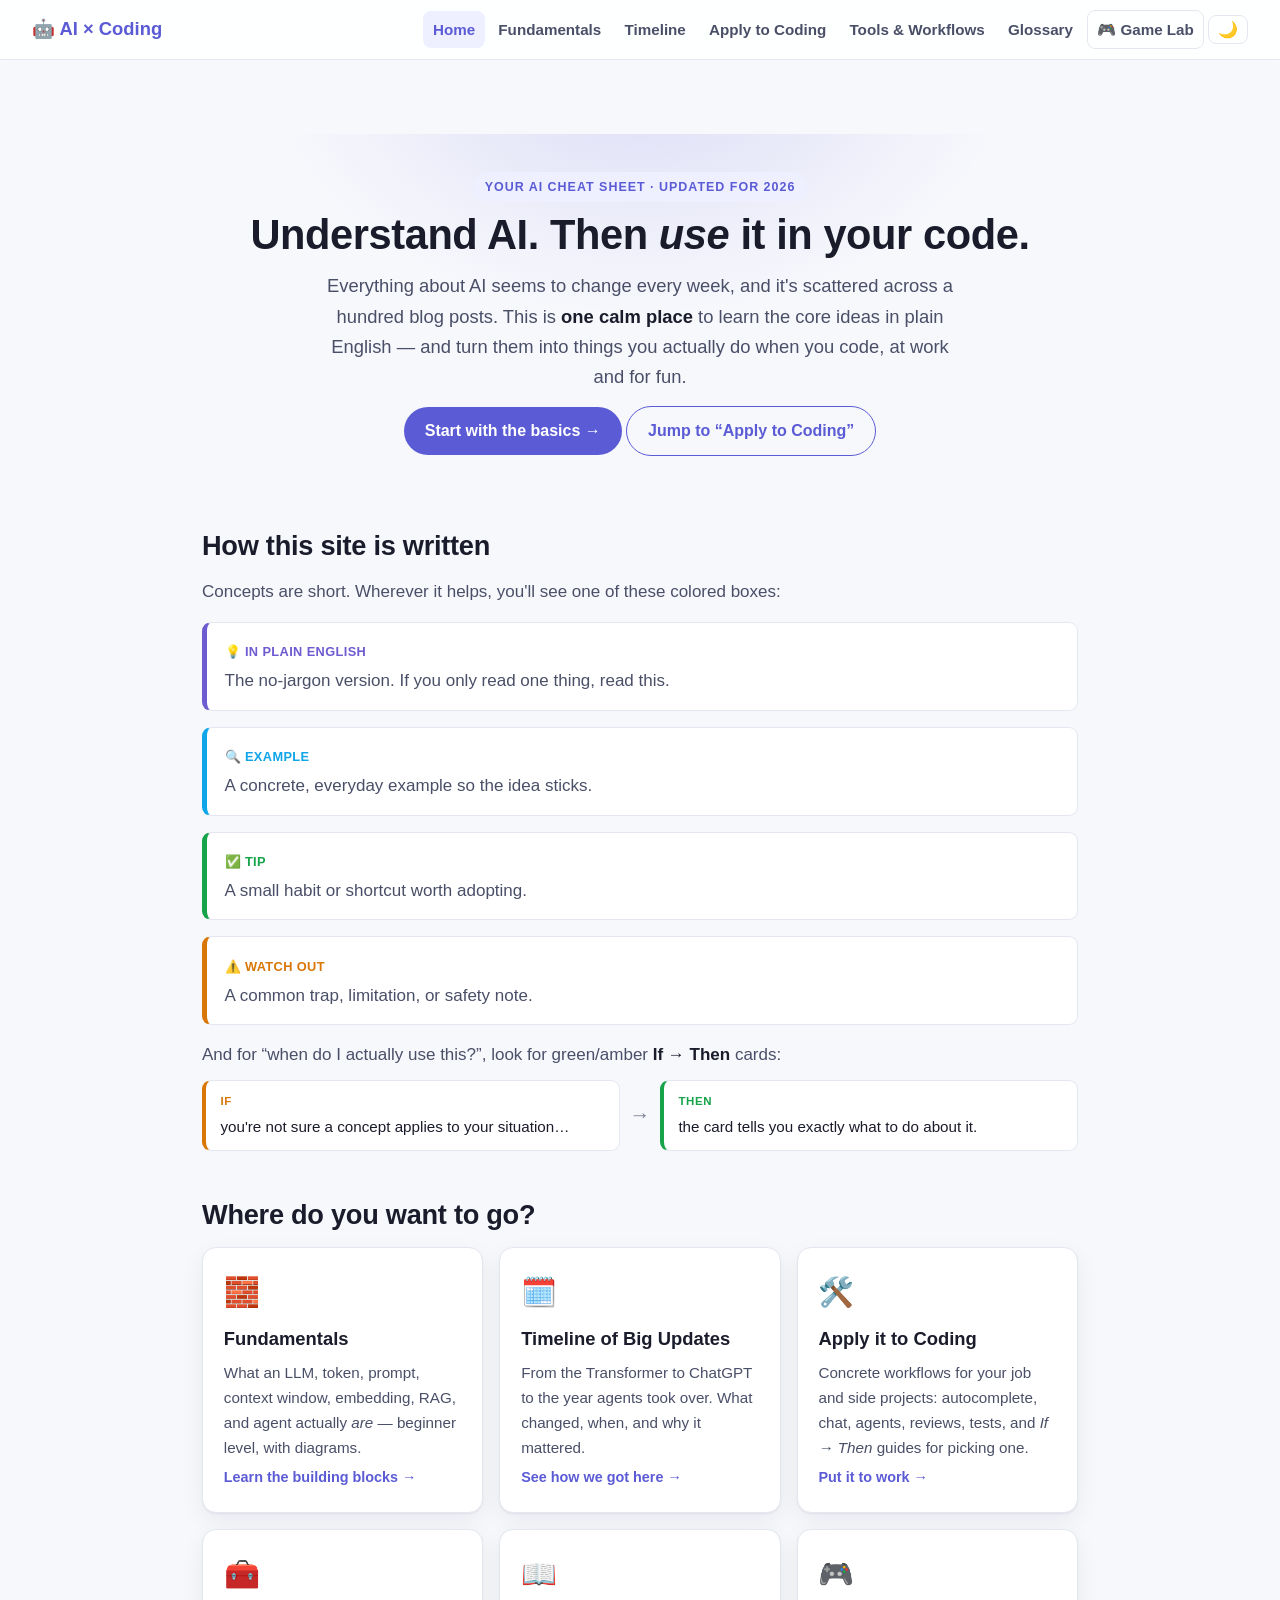
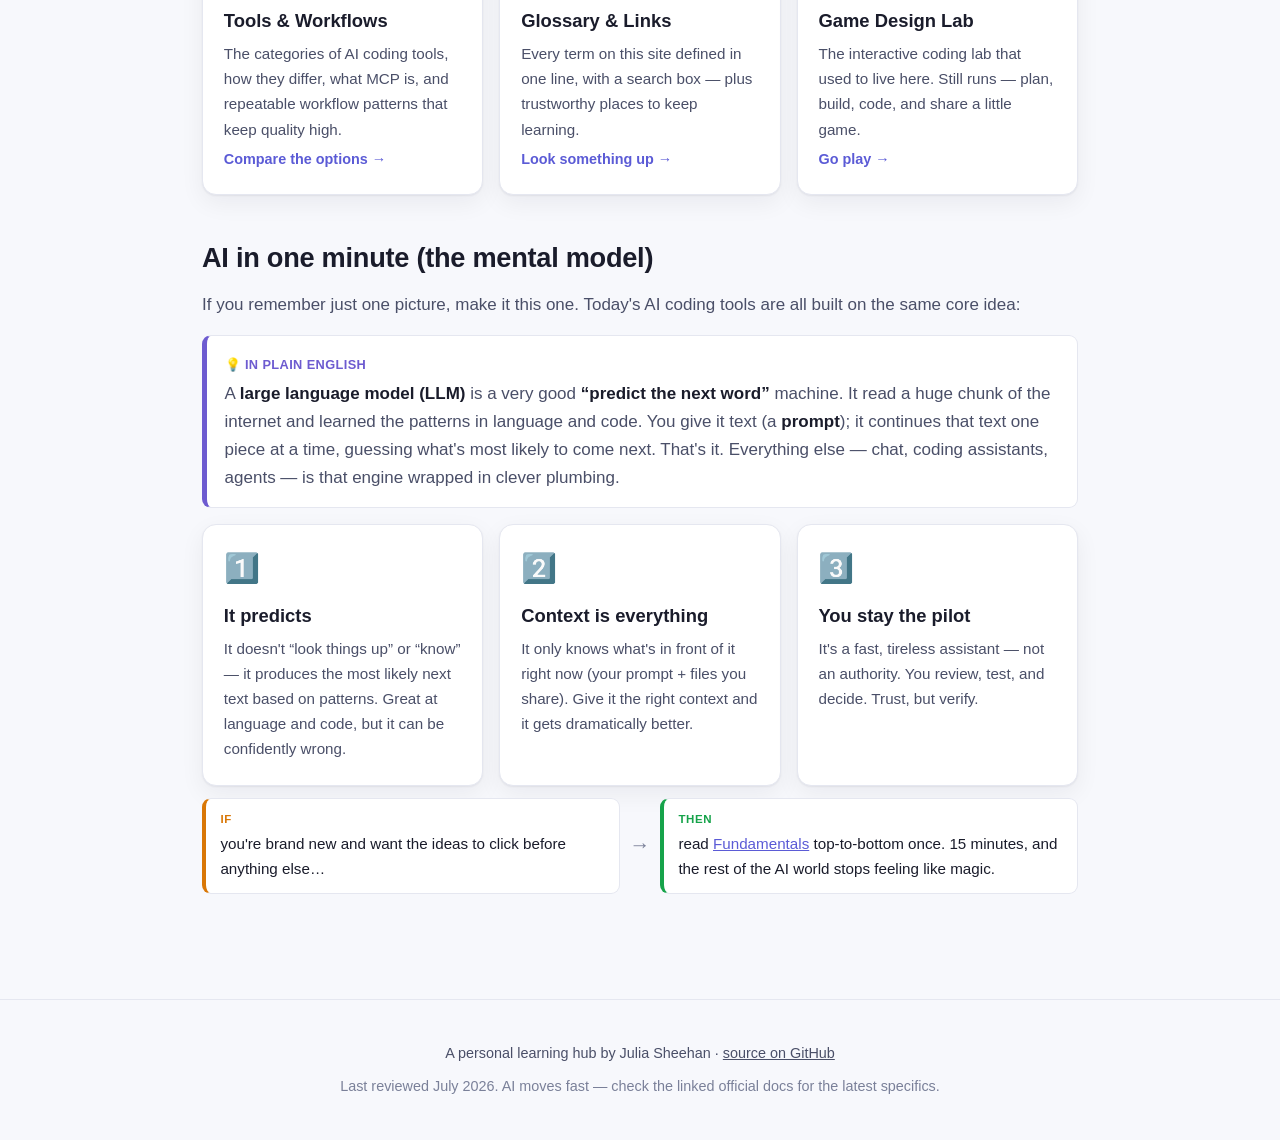
==== commit ee59090c: "Add AI × Coding learning hub; move Game Design Lab to /game/ New homepage is a beginner-friendly, mu" ====
--- a/index.html
+++ b/index.html
@@ -18,7 +18,6 @@
     <a href="index.html">Home</a>
     <a href="fundamentals.html">Fundamentals</a>
     <a href="timeline.html">Timeline</a>
-    <a href="news.html">Latest News</a>
     <a href="apply.html">Apply to Coding</a>
     <a href="tools.html">Tools &amp; Workflows</a>
     <a href="glossary.html">Glossary</a>
@@ -86,13 +85,6 @@
         <p>From the Transformer to ChatGPT to the year agents took over. What changed, when,
           and why it mattered.</p>
         <span class="more">See how we got here →</span>
-      </a>
-      <a class="card" href="news.html">
-        <div class="ico">📰</div>
-        <h3>Latest News</h3>
-        <p>A periodic, plain-English snapshot of what's changing in AI right now — models, agents,
-          tools, and policy — plus where to follow live.</p>
-        <span class="more">Catch up on what's new →</span>
       </a>
       <a class="card" href="apply.html">
         <div class="ico">🛠️</div>
--- a/assets/style.css
+++ b/assets/style.css
@@ -0,0 +1,344 @@
+/* ============================================================
+   AI × Coding — Learning Hub
+   Shared design system. Light + dark themes via [data-theme].
+   ============================================================ */
+
+:root {
+  /* Brand */
+  --accent: #5b5bd6;
+  --accent-2: #0ea5e9;
+  --accent-soft: #eef0ff;
+
+  /* Surfaces (light) */
+  --bg: #f7f8fc;
+  --bg-elev: #ffffff;
+  --card: #ffffff;
+  --border: #e5e7f0;
+  --shadow: 0 1px 2px rgba(16, 24, 40, .06), 0 8px 24px rgba(16, 24, 40, .06);
+
+  /* Text */
+  --ink: #1a1c2b;
+  --ink-soft: #4a4f68;
+  --ink-faint: #7a8099;
+
+  /* Callout accents */
+  --plain: #6d5bd0;
+  --example: #0ea5e9;
+  --ifthen: #16a34a;
+  --watch: #d97706;
+  --danger: #dc2626;
+
+  --radius: 14px;
+  --radius-sm: 9px;
+  --maxw: 940px;
+  --font: -apple-system, BlinkMacSystemFont, "Segoe UI", Roboto, Helvetica, Arial, sans-serif;
+  --mono: "SFMono-Regular", ui-monospace, "Cascadia Code", Consolas, monospace;
+}
+
+[data-theme="dark"] {
+  --accent: #8b8bf0;
+  --accent-2: #38bdf8;
+  --accent-soft: #22243a;
+
+  --bg: #0f1120;
+  --bg-elev: #171a2e;
+  --card: #191c31;
+  --border: #2b2f4a;
+  --shadow: 0 1px 2px rgba(0, 0, 0, .4), 0 10px 30px rgba(0, 0, 0, .35);
+
+  --ink: #e8eaf5;
+  --ink-soft: #b6bad2;
+  --ink-faint: #868bab;
+
+  --plain: #a99cf0;
+  --example: #56c9f5;
+  --ifthen: #4ade80;
+  --watch: #f4b942;
+  --danger: #f87171;
+}
+
+* { box-sizing: border-box; }
+
+html { scroll-behavior: smooth; scroll-padding-top: 84px; }
+
+body {
+  margin: 0;
+  font-family: var(--font);
+  background: var(--bg);
+  color: var(--ink);
+  line-height: 1.65;
+  font-size: 17px;
+  -webkit-font-smoothing: antialiased;
+}
+
+/* ---------------- Header / nav ---------------- */
+.site-header {
+  position: sticky;
+  top: 0;
+  z-index: 50;
+  display: flex;
+  align-items: center;
+  gap: 1rem;
+  padding: .6rem clamp(1rem, 4vw, 2rem);
+  background: color-mix(in srgb, var(--bg-elev) 88%, transparent);
+  backdrop-filter: saturate(160%) blur(10px);
+  border-bottom: 1px solid var(--border);
+}
+.logo {
+  font-weight: 800;
+  font-size: 1.15rem;
+  text-decoration: none;
+  color: var(--ink);
+  white-space: nowrap;
+}
+.logo span { color: var(--accent); }
+
+.site-nav {
+  margin-left: auto;
+  display: flex;
+  align-items: center;
+  gap: .25rem;
+  flex-wrap: wrap;
+}
+.site-nav a {
+  text-decoration: none;
+  color: var(--ink-soft);
+  font-weight: 600;
+  font-size: .95rem;
+  padding: .4rem .6rem;
+  border-radius: 8px;
+  white-space: nowrap;
+}
+.site-nav a:hover { background: var(--accent-soft); color: var(--accent); }
+.site-nav a.active { color: var(--accent); background: var(--accent-soft); }
+.site-nav a.ext {
+  border: 1px solid var(--border);
+  color: var(--ink-soft);
+}
+.theme-toggle, .nav-toggle {
+  background: transparent;
+  border: 1px solid var(--border);
+  color: var(--ink);
+  font-size: 1rem;
+  cursor: pointer;
+  border-radius: 8px;
+  padding: .35rem .55rem;
+  line-height: 1;
+}
+.nav-toggle { display: none; margin-left: auto; }
+
+/* ---------------- Layout ---------------- */
+main { max-width: var(--maxw); margin: 0 auto; padding: 2rem clamp(1rem, 4vw, 2rem) 4rem; }
+section { margin: 2.6rem 0; scroll-margin-top: 84px; }
+h1 { font-size: clamp(1.8rem, 5vw, 2.6rem); line-height: 1.15; margin: .2em 0 .3em; letter-spacing: -.01em; }
+h2 { font-size: clamp(1.35rem, 3vw, 1.7rem); margin: 1.8rem 0 .6rem; letter-spacing: -.01em; }
+h3 { font-size: 1.15rem; margin: 1.4rem 0 .4rem; }
+p { margin: .6rem 0; color: var(--ink-soft); }
+a { color: var(--accent); }
+strong, b { color: var(--ink); }
+ul, ol { color: var(--ink-soft); padding-left: 1.3rem; }
+li { margin: .3rem 0; }
+code {
+  font-family: var(--mono);
+  font-size: .88em;
+  background: var(--accent-soft);
+  color: var(--ink);
+  padding: .12em .4em;
+  border-radius: 6px;
+}
+pre {
+  background: var(--bg-elev);
+  border: 1px solid var(--border);
+  border-radius: var(--radius-sm);
+  padding: 1rem;
+  overflow-x: auto;
+}
+pre code { background: none; padding: 0; font-size: .86rem; line-height: 1.6; }
+hr { border: none; border-top: 1px solid var(--border); margin: 2rem 0; }
+
+/* ---------------- Hero ---------------- */
+.hero {
+  text-align: center;
+  padding: 2.4rem 1rem 1rem;
+  background:
+    radial-gradient(70% 120% at 50% -20%, color-mix(in srgb, var(--accent) 18%, transparent), transparent 60%);
+  border-radius: var(--radius);
+}
+.hero .eyebrow {
+  display: inline-block;
+  font-weight: 700;
+  letter-spacing: .08em;
+  text-transform: uppercase;
+  font-size: .78rem;
+  color: var(--accent);
+  background: var(--accent-soft);
+  padding: .3rem .7rem;
+  border-radius: 999px;
+}
+.hero p.lead { font-size: 1.15rem; max-width: 640px; margin: .8rem auto; color: var(--ink-soft); }
+
+/* ---------------- Cards / grids ---------------- */
+.grid { display: grid; gap: 1rem; }
+.grid.two { grid-template-columns: repeat(auto-fit, minmax(260px, 1fr)); }
+.grid.three { grid-template-columns: repeat(auto-fit, minmax(220px, 1fr)); }
+
+.card {
+  background: var(--card);
+  border: 1px solid var(--border);
+  border-radius: var(--radius);
+  padding: 1.3rem;
+  box-shadow: var(--shadow);
+}
+a.card { text-decoration: none; color: inherit; display: block; transition: transform .12s ease, border-color .12s ease; }
+a.card:hover { transform: translateY(-3px); border-color: var(--accent); }
+.card .ico { font-size: 1.8rem; }
+.card h3 { margin: .5rem 0 .3rem; color: var(--ink); }
+.card p { margin: .2rem 0; font-size: .95rem; }
+.card .more { color: var(--accent); font-weight: 700; font-size: .9rem; }
+
+/* ---------------- Callouts ---------------- */
+.callout {
+  border: 1px solid var(--border);
+  border-left: 5px solid var(--accent);
+  background: var(--bg-elev);
+  border-radius: var(--radius-sm);
+  padding: .9rem 1.1rem;
+  margin: 1rem 0;
+}
+.callout .tag {
+  display: inline-flex;
+  align-items: center;
+  gap: .4rem;
+  font-weight: 800;
+  font-size: .8rem;
+  letter-spacing: .03em;
+  text-transform: uppercase;
+  margin-bottom: .2rem;
+}
+.callout p:first-of-type { margin-top: .1rem; }
+.callout p:last-child { margin-bottom: 0; }
+.callout.plain  { border-left-color: var(--plain); }
+.callout.plain .tag { color: var(--plain); }
+.callout.example { border-left-color: var(--example); }
+.callout.example .tag { color: var(--example); }
+.callout.watch  { border-left-color: var(--watch); }
+.callout.watch .tag { color: var(--watch); }
+.callout.tip    { border-left-color: var(--ifthen); }
+.callout.tip .tag { color: var(--ifthen); }
+
+/* ---------------- If / Then blocks ---------------- */
+.ifthen {
+  display: grid;
+  grid-template-columns: 1fr auto 1fr;
+  gap: .6rem;
+  align-items: stretch;
+  margin: .7rem 0;
+}
+.ifthen .if, .ifthen .then {
+  border: 1px solid var(--border);
+  border-radius: var(--radius-sm);
+  padding: .7rem .9rem;
+  background: var(--bg-elev);
+  font-size: .95rem;
+}
+.ifthen .if { border-left: 4px solid var(--watch); }
+.ifthen .then { border-left: 4px solid var(--ifthen); }
+.ifthen .lbl { display: block; font-weight: 800; font-size: .72rem; text-transform: uppercase; letter-spacing: .05em; margin-bottom: .15rem; }
+.ifthen .if .lbl { color: var(--watch); }
+.ifthen .then .lbl { color: var(--ifthen); }
+.ifthen .arrow { align-self: center; font-size: 1.3rem; color: var(--ink-faint); }
+@media (max-width: 560px) {
+  .ifthen { grid-template-columns: 1fr; }
+  .ifthen .arrow { transform: rotate(90deg); justify-self: center; }
+}
+
+/* ---------------- On-this-page TOC ---------------- */
+.toc {
+  background: var(--bg-elev);
+  border: 1px solid var(--border);
+  border-radius: var(--radius-sm);
+  padding: 1rem 1.2rem;
+  margin: 1.4rem 0 2rem;
+}
+.toc strong { display: block; font-size: .8rem; text-transform: uppercase; letter-spacing: .05em; color: var(--ink-faint); margin-bottom: .4rem; }
+.toc ul { list-style: none; padding: 0; margin: 0; columns: 2; column-gap: 2rem; }
+.toc a { text-decoration: none; font-weight: 600; }
+.toc a:hover { text-decoration: underline; }
+@media (max-width: 560px) { .toc ul { columns: 1; } }
+
+/* ---------------- Tables ---------------- */
+.table-wrap { overflow-x: auto; margin: 1rem 0; }
+table { border-collapse: collapse; width: 100%; font-size: .93rem; }
+th, td { text-align: left; padding: .65rem .8rem; border-bottom: 1px solid var(--border); vertical-align: top; }
+th { color: var(--ink); font-weight: 700; background: var(--bg-elev); }
+tr:hover td { background: var(--accent-soft); }
+
+/* ---------------- Timeline ---------------- */
+.timeline { position: relative; margin: 2rem 0; padding-left: 2rem; }
+.timeline::before {
+  content: ""; position: absolute; left: 7px; top: 4px; bottom: 4px;
+  width: 3px; background: linear-gradient(var(--accent), var(--accent-2));
+  border-radius: 3px;
+}
+.tl-item { position: relative; margin: 0 0 1.6rem; }
+.tl-item::before {
+  content: ""; position: absolute; left: -1.65rem; top: .4rem;
+  width: 13px; height: 13px; border-radius: 50%;
+  background: var(--accent); border: 3px solid var(--bg);
+}
+.tl-item.big::before { background: var(--accent-2); width: 17px; height: 17px; left: -1.75rem; }
+.tl-date { font-weight: 800; color: var(--accent); font-size: .9rem; letter-spacing: .02em; }
+.tl-item h3 { margin: .1rem 0 .2rem; }
+.tl-item .card { margin-top: .4rem; }
+
+/* ---------------- Misc ---------------- */
+.pill { display: inline-block; font-size: .78rem; font-weight: 700; padding: .15rem .55rem; border-radius: 999px; background: var(--accent-soft); color: var(--accent); margin: 0 .2rem .2rem 0; }
+.muted { color: var(--ink-faint); }
+.center { text-align: center; }
+.btn {
+  display: inline-block; text-decoration: none; font-weight: 700;
+  background: var(--accent); color: #fff; padding: .7rem 1.3rem;
+  border-radius: 999px; border: none; cursor: pointer; font-size: 1rem;
+}
+.btn:hover { filter: brightness(1.07); }
+.btn.ghost { background: transparent; color: var(--accent); border: 1px solid var(--accent); }
+
+.searchbar {
+  width: 100%; font-size: 1rem; padding: .75rem 1rem; border-radius: var(--radius-sm);
+  border: 1px solid var(--border); background: var(--bg-elev); color: var(--ink); margin: 1rem 0;
+}
+.searchbar:focus { outline: 2px solid var(--accent); border-color: var(--accent); }
+
+/* Glossary entries */
+.term { border-bottom: 1px solid var(--border); padding: .9rem 0; }
+.term dt { font-weight: 800; color: var(--ink); font-size: 1.05rem; }
+.term dd { margin: .25rem 0 0; color: var(--ink-soft); }
+.term.hidden { display: none; }
+
+/* SVG diagrams */
+.diagram { display: block; max-width: 100%; height: auto; margin: 1rem auto; }
+.diagram text { font-family: var(--font); }
+
+/* ---------------- Footer ---------------- */
+.site-footer {
+  border-top: 1px solid var(--border);
+  padding: 2rem clamp(1rem, 4vw, 2rem);
+  text-align: center;
+  color: var(--ink-faint);
+  font-size: .9rem;
+}
+.site-footer a { color: var(--ink-soft); }
+
+/* ---------------- Mobile nav ---------------- */
+@media (max-width: 760px) {
+  .nav-toggle { display: block; }
+  .site-nav {
+    display: none;
+    position: absolute; top: 100%; left: 0; right: 0;
+    flex-direction: column; align-items: stretch;
+    background: var(--bg-elev); border-bottom: 1px solid var(--border);
+    padding: .5rem;
+  }
+  .site-nav.open { display: flex; }
+  .site-nav a { padding: .7rem .8rem; }
+}
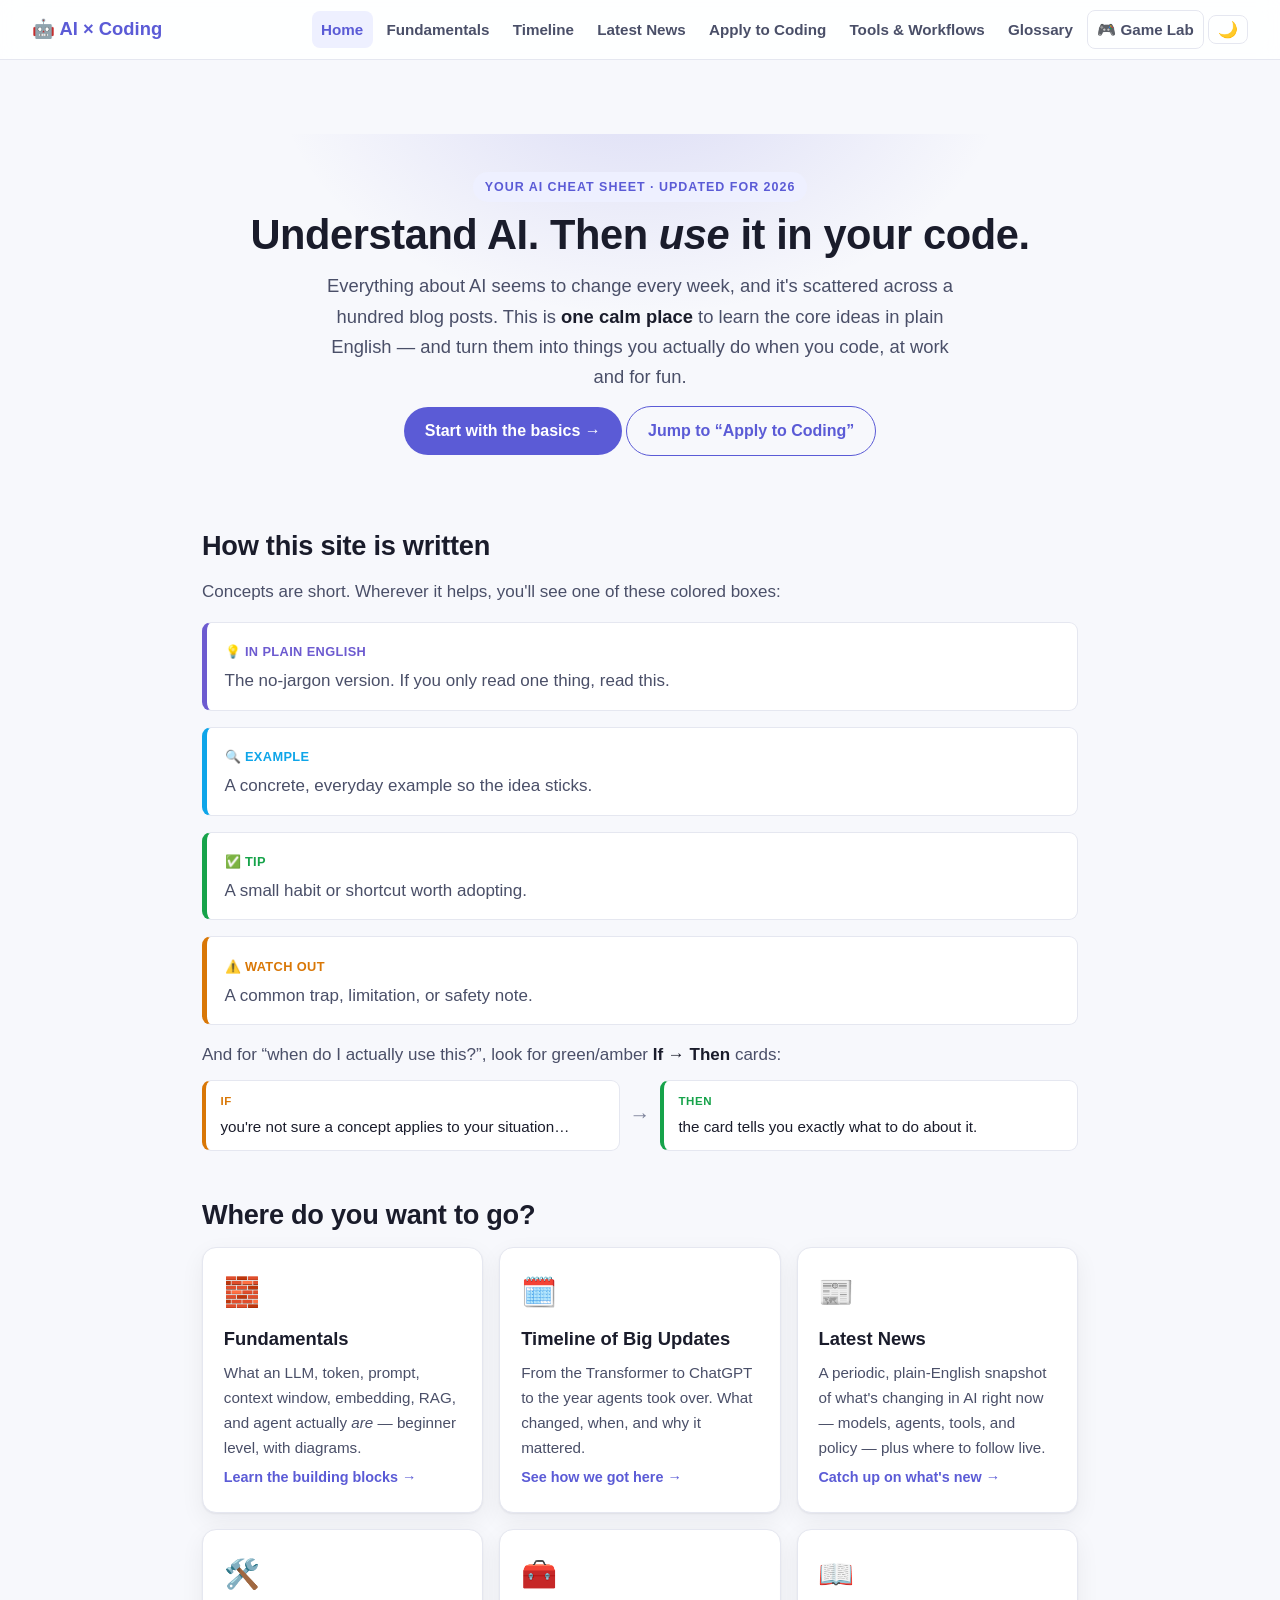
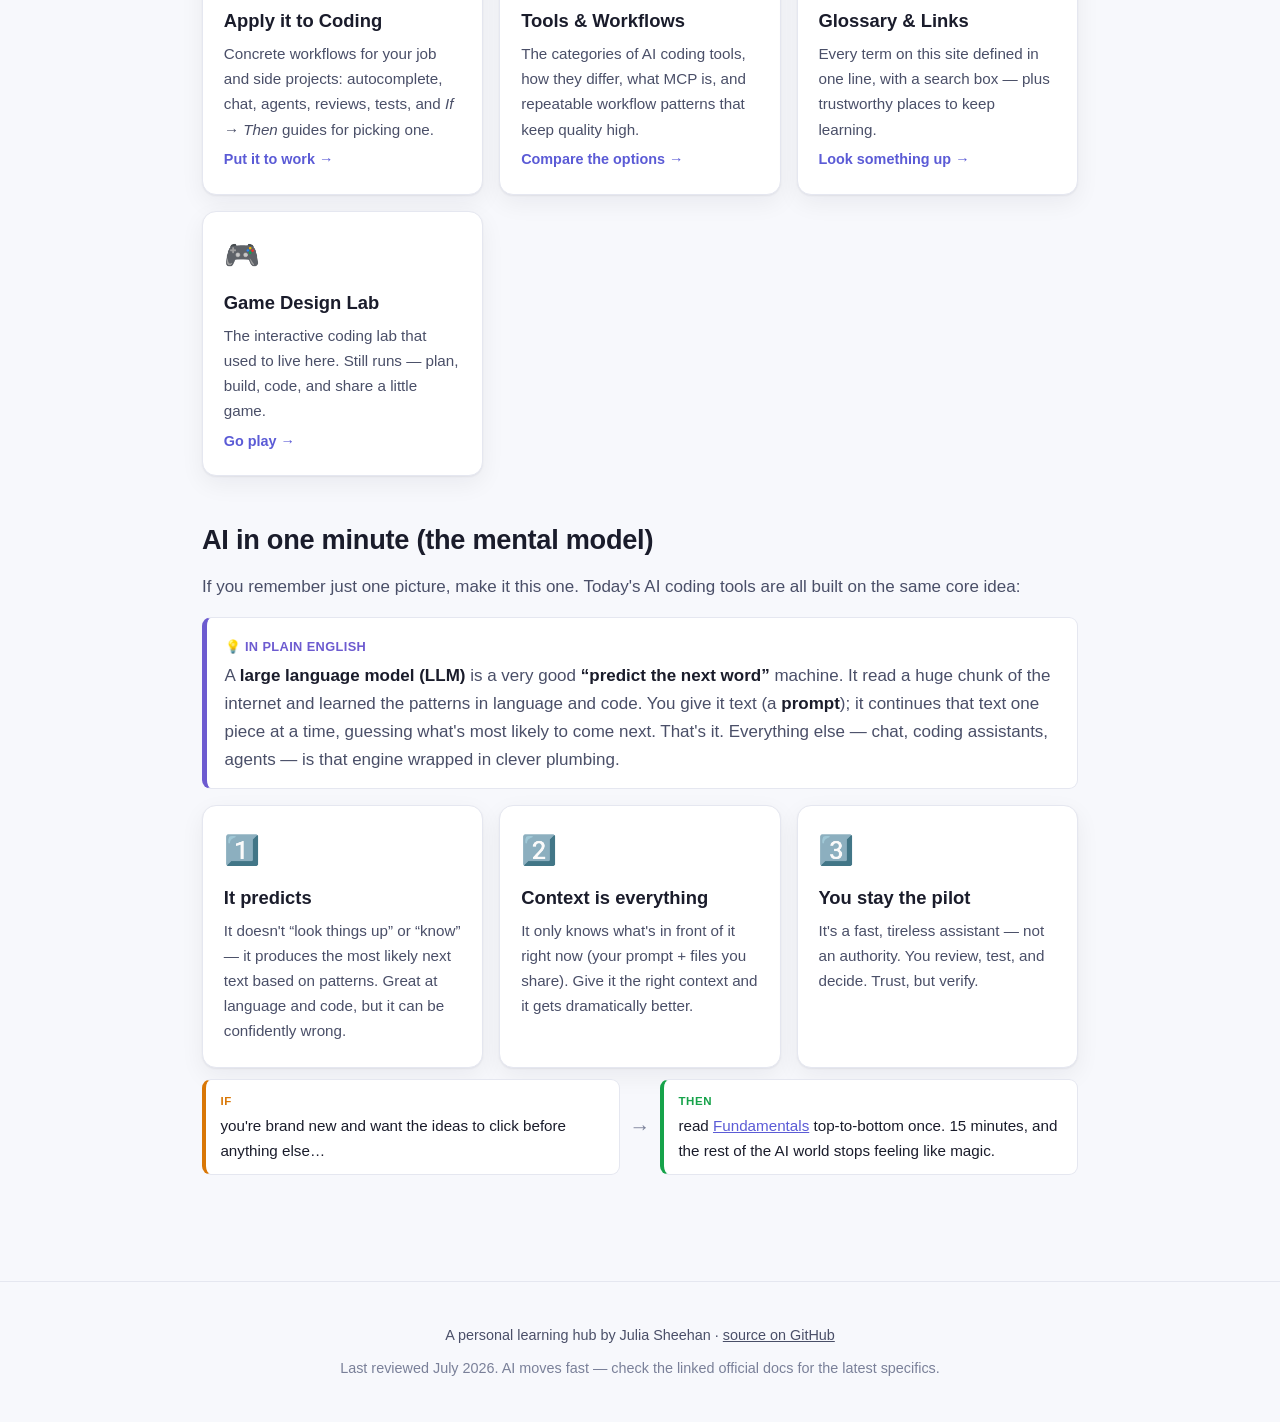
==== commit b4380ceb: "Merge pull request #2 from juliamsheehan/add-ai-learning-hub Add ai learning hub" ====
--- a/index.html
+++ b/index.html
@@ -18,6 +18,7 @@
     <a href="index.html">Home</a>
     <a href="fundamentals.html">Fundamentals</a>
     <a href="timeline.html">Timeline</a>
+    <a href="news.html">Latest News</a>
     <a href="apply.html">Apply to Coding</a>
     <a href="tools.html">Tools &amp; Workflows</a>
     <a href="glossary.html">Glossary</a>
@@ -85,6 +86,13 @@
         <p>From the Transformer to ChatGPT to the year agents took over. What changed, when,
           and why it mattered.</p>
         <span class="more">See how we got here →</span>
+      </a>
+      <a class="card" href="news.html">
+        <div class="ico">📰</div>
+        <h3>Latest News</h3>
+        <p>A periodic, plain-English snapshot of what's changing in AI right now — models, agents,
+          tools, and policy — plus where to follow live.</p>
+        <span class="more">Catch up on what's new →</span>
       </a>
       <a class="card" href="apply.html">
         <div class="ico">🛠️</div>
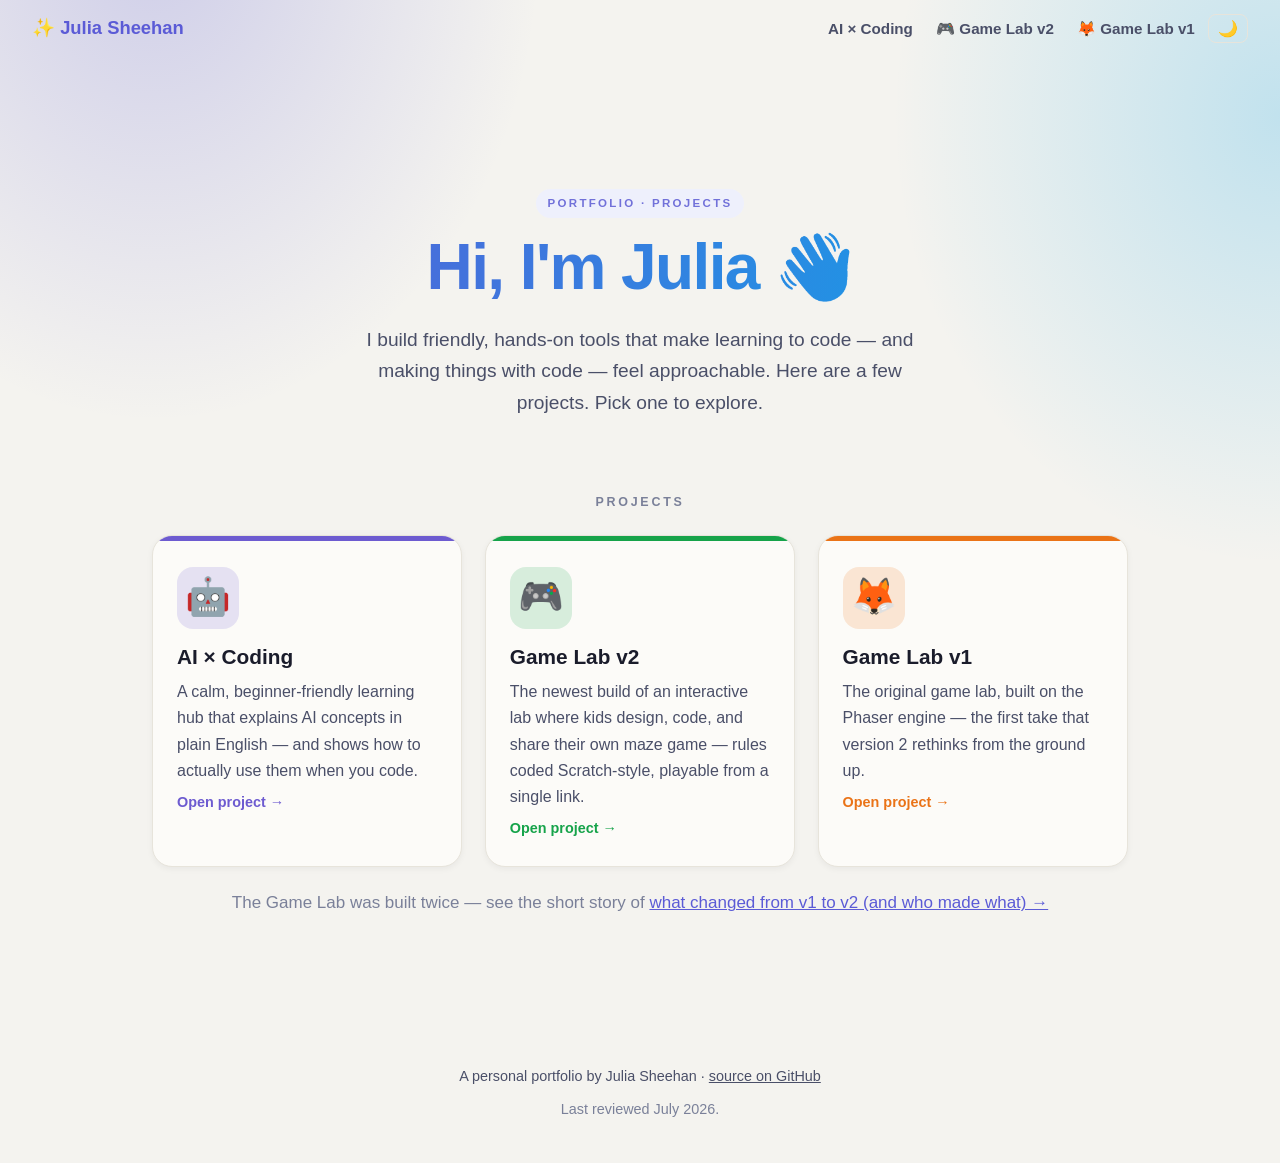
==== commit dc0256a8: "Restructure site into a portfolio with the hub as one project Splits the single-site layout into a p" ====
--- a/index.html
+++ b/index.html
@@ -3,26 +3,22 @@
 <head>
 <meta charset="UTF-8" />
 <meta name="viewport" content="width=device-width, initial-scale=1.0" />
-<title>AI × Coding — A Beginner's Learning Hub</title>
-<meta name="description" content="A friendly, up-to-date home base for understanding AI concepts and applying them to real coding — for work and personal projects." />
-<link rel="icon" href="data:image/svg+xml,<svg xmlns='http://www.w3.org/2000/svg' viewBox='0 0 100 100'><text y='.9em' font-size='90'>🤖</text></svg>" />
+<title>Julia Sheehan — Projects</title>
+<meta name="description" content="A small portfolio of interactive learning tools and games by Julia Sheehan: an AI × Coding learning hub and two versions of a Game Design Lab." />
+<link rel="icon" href="data:image/svg+xml,<svg xmlns='http://www.w3.org/2000/svg' viewBox='0 0 100 100'><text y='.9em' font-size='90'>✨</text></svg>" />
 <link rel="stylesheet" href="assets/style.css" />
+<link rel="stylesheet" href="assets/portfolio.css" />
 <script src="assets/hub.js"></script>
 </head>
-<body>
+<body class="portfolio">
 
 <header class="site-header">
-  <a class="logo" href="index.html">🤖 <span>AI × Coding</span></a>
+  <a class="logo" href="index.html">✨ <span>Julia Sheehan</span></a>
   <button class="nav-toggle" aria-label="Open menu" aria-expanded="false">☰</button>
   <nav class="site-nav">
-    <a href="index.html">Home</a>
-    <a href="fundamentals.html">Fundamentals</a>
-    <a href="timeline.html">Timeline</a>
-    <a href="news.html">Latest News</a>
-    <a href="apply.html">Apply to Coding</a>
-    <a href="tools.html">Tools &amp; Workflows</a>
-    <a href="glossary.html">Glossary</a>
-    <a class="ext" href="game/">🎮 Game Lab</a>
+    <a href="hub.html">AI × Coding</a>
+    <a href="game-v2/?badge=2">🎮 Game Lab v2</a>
+    <a href="game/">🦊 Game Lab v1</a>
     <button class="theme-toggle" aria-label="Toggle light/dark theme">🌙</button>
   </nav>
 </header>
@@ -30,146 +26,51 @@
 <main>
 
   <section class="hero">
-    <span class="eyebrow">Your AI cheat sheet · updated for 2026</span>
-    <h1>Understand AI. Then <em>use</em> it in your code.</h1>
-    <p class="lead">Everything about AI seems to change every week, and it's scattered across a
-      hundred blog posts. This is <b>one calm place</b> to learn the core ideas in plain English —
-      and turn them into things you actually do when you code, at work and for fun.</p>
-    <p>
-      <a class="btn" href="fundamentals.html">Start with the basics →</a>
-      <a class="btn ghost" href="apply.html">Jump to “Apply to Coding”</a>
-    </p>
+    <span class="eyebrow">Portfolio · projects</span>
+    <h1>Hi, I'm Julia 👋</h1>
+    <p class="lead">I build friendly, hands-on tools that make learning to code — and making things
+      with code — feel approachable. Here are a few projects. Pick one to explore.</p>
   </section>
 
-  <!-- How to read this site -->
-  <section id="legend">
-    <h2>How this site is written</h2>
-    <p>Concepts are short. Wherever it helps, you'll see one of these colored boxes:</p>
-    <div class="callout plain">
-      <span class="tag">💡 In plain English</span>
-      <p>The no-jargon version. If you only read one thing, read this.</p>
+  <section id="projects">
+    <h2>Projects</h2>
+    <div class="grid three">
+
+      <a class="card" href="hub.html">
+        <div class="ico">🤖</div>
+        <h3>AI × Coding</h3>
+        <p>A calm, beginner-friendly learning hub that explains AI concepts in plain English —
+          and shows how to actually use them when you code.</p>
+        <span class="more">Open project →</span>
+      </a>
+
+      <a class="card" href="game-v2/?badge=2">
+        <div class="ico">🎮</div>
+        <h3>Game Lab v2</h3>
+        <p>The newest build of an interactive lab where kids design, code, and share their own maze
+          game — rules coded Scratch-style, playable from a single link.</p>
+        <span class="more">Open project →</span>
+      </a>
+
+      <a class="card" href="game/">
+        <div class="ico">🦊</div>
+        <h3>Game Lab v1</h3>
+        <p>The original game lab, built on the Phaser engine — the first take that version 2 rethinks
+          from the ground up.</p>
+        <span class="more">Open project →</span>
+      </a>
+
     </div>
-    <div class="callout example">
-      <span class="tag">🔍 Example</span>
-      <p>A concrete, everyday example so the idea sticks.</p>
-    </div>
-    <div class="callout tip">
-      <span class="tag">✅ Tip</span>
-      <p>A small habit or shortcut worth adopting.</p>
-    </div>
-    <div class="callout watch">
-      <span class="tag">⚠️ Watch out</span>
-      <p>A common trap, limitation, or safety note.</p>
-    </div>
-    <p>And for “when do I actually use this?”, look for green/amber <b>If → Then</b> cards:</p>
-    <div class="ifthen">
-      <div class="if"><span class="lbl">If</span> you're not sure a concept applies to your situation…</div>
-      <div class="arrow">→</div>
-      <div class="then"><span class="lbl">Then</span> the card tells you exactly what to do about it.</div>
-    </div>
-  </section>
 
-  <!-- Section cards -->
-  <section id="explore">
-    <h2>Where do you want to go?</h2>
-    <div class="grid two">
-      <a class="card" href="fundamentals.html">
-        <div class="ico">🧱</div>
-        <h3>Fundamentals</h3>
-        <p>What an LLM, token, prompt, context window, embedding, RAG, and agent actually
-          <i>are</i> — beginner level, with diagrams.</p>
-        <span class="more">Learn the building blocks →</span>
-      </a>
-      <a class="card" href="timeline.html">
-        <div class="ico">🗓️</div>
-        <h3>Timeline of Big Updates</h3>
-        <p>From the Transformer to ChatGPT to the year agents took over. What changed, when,
-          and why it mattered.</p>
-        <span class="more">See how we got here →</span>
-      </a>
-      <a class="card" href="news.html">
-        <div class="ico">📰</div>
-        <h3>Latest News</h3>
-        <p>A periodic, plain-English snapshot of what's changing in AI right now — models, agents,
-          tools, and policy — plus where to follow live.</p>
-        <span class="more">Catch up on what's new →</span>
-      </a>
-      <a class="card" href="apply.html">
-        <div class="ico">🛠️</div>
-        <h3>Apply it to Coding</h3>
-        <p>Concrete workflows for your job and side projects: autocomplete, chat, agents,
-          reviews, tests, and <em>If → Then</em> guides for picking one.</p>
-        <span class="more">Put it to work →</span>
-      </a>
-      <a class="card" href="tools.html">
-        <div class="ico">🧰</div>
-        <h3>Tools &amp; Workflows</h3>
-        <p>The categories of AI coding tools, how they differ, what MCP is, and repeatable
-          workflow patterns that keep quality high.</p>
-        <span class="more">Compare the options →</span>
-      </a>
-      <a class="card" href="glossary.html">
-        <div class="ico">📖</div>
-        <h3>Glossary &amp; Links</h3>
-        <p>Every term on this site defined in one line, with a search box — plus trustworthy
-          places to keep learning.</p>
-        <span class="more">Look something up →</span>
-      </a>
-      <a class="card" href="game/">
-        <div class="ico">🎮</div>
-        <h3>Game Design Lab</h3>
-        <p>The interactive coding lab that used to live here. Still runs — plan, build, code,
-          and share a little game.</p>
-        <span class="more">Go play →</span>
-      </a>
-    </div>
-  </section>
-
-  <!-- AI in one minute -->
-  <section id="one-minute">
-    <h2>AI in one minute (the mental model)</h2>
-    <p>If you remember just one picture, make it this one. Today's AI coding tools are all
-      built on the same core idea:</p>
-    <div class="callout plain">
-      <span class="tag">💡 In plain English</span>
-      <p>A <b>large language model (LLM)</b> is a very good <b>“predict the next word”</b> machine.
-        It read a huge chunk of the internet and learned the patterns in language and code. You give it
-        text (a <b>prompt</b>); it continues that text one piece at a time, guessing what's most likely to
-        come next. That's it. Everything else — chat, coding assistants, agents — is that engine
-        wrapped in clever plumbing.</p>
-    </div>
-    <div class="grid three">
-      <div class="card">
-        <div class="ico">1️⃣</div>
-        <h3>It predicts</h3>
-        <p>It doesn't “look things up” or “know” — it produces the most likely next text based on
-          patterns. Great at language and code, but it can be confidently wrong.</p>
-      </div>
-      <div class="card">
-        <div class="ico">2️⃣</div>
-        <h3>Context is everything</h3>
-        <p>It only knows what's in front of it right now (your prompt + files you share). Give it
-          the right context and it gets dramatically better.</p>
-      </div>
-      <div class="card">
-        <div class="ico">3️⃣</div>
-        <h3>You stay the pilot</h3>
-        <p>It's a fast, tireless assistant — not an authority. You review, test, and decide. Trust,
-          but verify.</p>
-      </div>
-    </div>
-    <div class="ifthen">
-      <div class="if"><span class="lbl">If</span> you're brand new and want the ideas to click before anything else…</div>
-      <div class="arrow">→</div>
-      <div class="then"><span class="lbl">Then</span> read <a href="fundamentals.html">Fundamentals</a> top-to-bottom once. 15 minutes, and the rest of the AI world stops feeling like magic.</div>
-    </div>
+    <p class="muted" style="text-align:center;margin-top:1.4rem">The Game Lab was built twice — see the short story of
+      <a href="game-lab.html">what changed from v1 to v2 (and who made what) →</a></p>
   </section>
 
 </main>
 
 <footer class="site-footer">
-  <p>A personal learning hub by Julia Sheehan · <a href="https://github.com/juliamsheehan/juliamsheehan.github.io">source on GitHub</a></p>
-  <p class="muted">Last reviewed July 2026. AI moves fast — check the linked official docs for the latest specifics.</p>
+  <p>A personal portfolio by Julia Sheehan · <a href="https://github.com/juliamsheehan/juliamsheehan.github.io">source on GitHub</a></p>
+  <p class="muted">Last reviewed July 2026.</p>
 </footer>
 
 </body>
--- a/assets/style.css
+++ b/assets/style.css
@@ -10,10 +10,10 @@
   --accent-soft: #eef0ff;
 
   /* Surfaces (light) */
-  --bg: #f7f8fc;
-  --bg-elev: #ffffff;
-  --card: #ffffff;
-  --border: #e5e7f0;
+  --bg: #f4f3ef;
+  --bg-elev: #fcfbf8;
+  --card: #fcfbf8;
+  --border: #e7e4db;
   --shadow: 0 1px 2px rgba(16, 24, 40, .06), 0 8px 24px rgba(16, 24, 40, .06);
 
   /* Text */
@@ -319,6 +319,205 @@
 .diagram { display: block; max-width: 100%; height: auto; margin: 1rem auto; }
 .diagram text { font-family: var(--font); }
 
+/* ============================================================
+   Interactive learning components (reusable across pages)
+   - .quiz          "Check your knowledge" multiple-choice blocks
+   - .quiz-progress  per-page score tracker
+   - .reveal         styled native <details>/<summary> disclosures
+   - .picker         click-your-situation recommendation helper
+   All degrade gracefully with JS off and are keyboard-operable.
+   ============================================================ */
+
+/* ---- Quiz block ---- */
+.quiz {
+  border: 1px solid var(--border);
+  border-top: 4px solid var(--accent);
+  background: var(--bg-elev);
+  border-radius: var(--radius-sm);
+  padding: 1.1rem 1.2rem 1.2rem;
+  margin: 1.4rem 0;
+  box-shadow: var(--shadow);
+}
+.quiz-kicker {
+  display: block;
+  font-weight: 800;
+  font-size: .74rem;
+  letter-spacing: .06em;
+  text-transform: uppercase;
+  color: var(--accent);
+  margin-bottom: .3rem;
+}
+.quiz-q { color: var(--ink); font-weight: 700; margin: 0 0 .8rem; }
+.quiz-options { display: grid; gap: .5rem; }
+.quiz-opt {
+  display: block;
+  width: 100%;
+  text-align: left;
+  font: inherit;
+  font-size: .95rem;
+  color: var(--ink);
+  background: var(--card);
+  border: 1px solid var(--border);
+  border-radius: var(--radius-sm);
+  padding: .6rem .8rem .6rem 2.4rem;
+  cursor: pointer;
+  position: relative;
+  transition: border-color .12s ease, background .12s ease;
+}
+.quiz-opt::before {
+  content: "";
+  position: absolute;
+  left: .8rem; top: 50%; transform: translateY(-50%);
+  width: 1.1rem; height: 1.1rem;
+  border: 2px solid var(--ink-faint);
+  border-radius: 50%;
+}
+.quiz-opt:hover:not(:disabled) { border-color: var(--accent); background: var(--accent-soft); }
+.quiz-opt:focus-visible { outline: 2px solid var(--accent); outline-offset: 2px; }
+.quiz-opt:disabled { cursor: default; }
+.quiz-opt.is-correct {
+  border-color: var(--ifthen);
+  background: color-mix(in srgb, var(--ifthen) 14%, transparent);
+}
+.quiz-opt.is-correct::before {
+  content: "✓"; border-color: var(--ifthen); background: var(--ifthen);
+  color: #fff; font-size: .8rem; font-weight: 800; text-align: center; line-height: 1.1rem;
+}
+.quiz-opt.is-wrong {
+  border-color: var(--danger);
+  background: color-mix(in srgb, var(--danger) 12%, transparent);
+}
+.quiz-opt.is-wrong::before {
+  content: "✕"; border-color: var(--danger); background: var(--danger);
+  color: #fff; font-size: .8rem; font-weight: 800; text-align: center; line-height: 1.1rem;
+}
+.quiz-feedback {
+  margin: .8rem 0 0;
+  font-weight: 700;
+  font-size: .95rem;
+}
+.quiz-feedback.right { color: var(--ifthen); }
+.quiz-feedback.wrong { color: var(--danger); }
+.quiz-explain {
+  margin: .4rem 0 0;
+  font-size: .93rem;
+  color: var(--ink-soft);
+}
+.quiz:not(.answered) .quiz-explain { display: none; }
+
+/* ---- Per-page quiz progress tracker ---- */
+.quiz-progress {
+  display: flex;
+  align-items: center;
+  flex-wrap: wrap;
+  gap: .5rem .9rem;
+  border: 1px solid var(--border);
+  border-left: 5px solid var(--accent);
+  background: var(--bg-elev);
+  border-radius: var(--radius-sm);
+  padding: .8rem 1.1rem;
+  margin: 1.4rem 0;
+}
+.quiz-progress .qp-label {
+  font-weight: 800; font-size: .78rem; text-transform: uppercase;
+  letter-spacing: .04em; color: var(--ink-faint);
+}
+.quiz-progress .qp-count { color: var(--ink); font-size: 1.05rem; }
+.quiz-progress .qp-count b { color: var(--accent); }
+.quiz-progress .qp-bar {
+  flex: 1 1 120px; min-width: 100px; height: 8px;
+  background: var(--border); border-radius: 999px; overflow: hidden;
+}
+.quiz-progress .qp-fill {
+  display: block; height: 100%; width: 0;
+  background: linear-gradient(90deg, var(--accent), var(--accent-2));
+  border-radius: 999px; transition: width .3s ease;
+}
+.quiz-reset {
+  font: inherit; font-size: .85rem; font-weight: 700;
+  color: var(--ink-soft); background: transparent;
+  border: 1px solid var(--border); border-radius: 999px;
+  padding: .3rem .8rem; cursor: pointer;
+}
+.quiz-reset:hover { border-color: var(--accent); color: var(--accent); }
+.quiz-reset:focus-visible { outline: 2px solid var(--accent); outline-offset: 2px; }
+/* No-JS: the tracker relies on script, so hide it until enhanced */
+.quiz-progress[hidden] { display: none; }
+
+/* ---- Reveal (styled native details/summary) ---- */
+.reveal {
+  border: 1px solid var(--border);
+  border-radius: var(--radius-sm);
+  background: var(--bg-elev);
+  margin: 1rem 0;
+  overflow: hidden;
+}
+.reveal > summary {
+  cursor: pointer;
+  list-style: none;
+  padding: .7rem 1rem;
+  font-weight: 700;
+  color: var(--ink);
+  display: flex;
+  align-items: center;
+  gap: .5rem;
+}
+.reveal > summary::-webkit-details-marker { display: none; }
+.reveal > summary::before {
+  content: "▸";
+  color: var(--accent);
+  font-size: .9rem;
+  transition: transform .15s ease;
+}
+.reveal[open] > summary::before { transform: rotate(90deg); }
+.reveal > summary:hover { color: var(--accent); }
+.reveal > summary:focus-visible { outline: 2px solid var(--accent); outline-offset: -2px; }
+.reveal-body { padding: 0 1rem 1rem; }
+.reveal-body > :first-child { margin-top: 0; }
+.reveal-body > :last-child { margin-bottom: 0; }
+
+/* ---- Situation picker (interactive If → Then helper) ---- */
+.picker {
+  border: 1px solid var(--border);
+  border-top: 4px solid var(--accent);
+  background: var(--bg-elev);
+  border-radius: var(--radius-sm);
+  padding: 1.1rem 1.2rem 1.2rem;
+  margin: 1rem 0 1.4rem;
+  box-shadow: var(--shadow);
+}
+.picker[hidden] { display: none; }
+.picker-q { color: var(--ink); font-weight: 700; margin: 0 0 .8rem; }
+.picker-choices { display: grid; gap: .5rem; }
+.picker-choice {
+  display: block; width: 100%; text-align: left;
+  font: inherit; font-size: .95rem; color: var(--ink);
+  background: var(--card); border: 1px solid var(--border);
+  border-radius: var(--radius-sm); padding: .6rem .85rem;
+  cursor: pointer; transition: border-color .12s ease, background .12s ease;
+}
+.picker-choice:hover { border-color: var(--accent); background: var(--accent-soft); }
+.picker-choice:focus-visible { outline: 2px solid var(--accent); outline-offset: 2px; }
+.picker-choice[aria-pressed="true"] {
+  border-color: var(--accent); background: var(--accent-soft);
+  color: var(--accent); font-weight: 700;
+}
+.picker-result {
+  margin-top: 1rem;
+  border-left: 4px solid var(--ifthen);
+  background: var(--card);
+  border-radius: var(--radius-sm);
+  padding: .8rem 1rem;
+}
+.picker-result[hidden] { display: none; }
+.picker-result .pr-mode { color: var(--ink); font-weight: 800; font-size: 1.05rem; margin: 0 0 .2rem; }
+.picker-result .pr-advice { margin: 0; font-size: .95rem; }
+/* highlight the matching static If → Then when a choice is made */
+.ifthen.highlight .if, .ifthen.highlight .then {
+  box-shadow: 0 0 0 2px var(--accent);
+  transition: box-shadow .2s ease;
+}
+
 /* ---------------- Footer ---------------- */
 .site-footer {
   border-top: 1px solid var(--border);
--- a/assets/portfolio.css
+++ b/assets/portfolio.css
@@ -0,0 +1,106 @@
+/* ============================================================
+   portfolio.css — distinct look for the top-level portfolio
+   landing page only (body.portfolio). Layered over style.css,
+   reusing its design tokens so light/dark still work.
+   ============================================================ */
+
+/* Ambient gradient backdrop — sets the landing page apart from the
+   flat surfaces of the hub and the game labs. */
+body.portfolio {
+  background:
+    radial-gradient(55% 75% at 12% -5%, color-mix(in srgb, var(--accent) 24%, transparent), transparent 55%),
+    radial-gradient(55% 70% at 100% 10%, color-mix(in srgb, var(--accent-2) 22%, transparent), transparent 55%),
+    var(--bg);
+  min-height: 100vh;
+}
+
+/* Let the header blend into the backdrop instead of the hub's bar look. */
+body.portfolio .site-header {
+  background: transparent;
+  border-bottom: none;
+  backdrop-filter: none;
+}
+
+/* Roomier canvas than the hub's reading column. */
+body.portfolio main { max-width: 1040px; }
+
+/* ---- Hero ---- */
+body.portfolio .hero {
+  background: none;            /* remove the hub's radial hero glow */
+  padding: 3.6rem 1rem 1.2rem;
+}
+body.portfolio .hero .eyebrow {
+  text-transform: uppercase;
+  letter-spacing: .2em;
+  font-size: .72rem;
+  opacity: .85;
+}
+body.portfolio .hero h1 {
+  font-size: clamp(2.4rem, 7vw, 4rem);
+  letter-spacing: -.025em;
+  background: linear-gradient(100deg, var(--accent), var(--accent-2));
+  -webkit-background-clip: text;
+  background-clip: text;
+  -webkit-text-fill-color: transparent;
+  color: transparent;
+}
+body.portfolio .hero p.lead { font-size: 1.2rem; max-width: 600px; }
+
+/* ---- "Projects" label ---- */
+body.portfolio #projects h2 {
+  text-align: center;
+  font-size: .78rem;
+  text-transform: uppercase;
+  letter-spacing: .22em;
+  color: var(--ink-faint);
+  margin: 2rem 0 1.4rem;
+}
+
+/* ---- Project tiles: bigger and color-coded, unlike the hub cards ---- */
+body.portfolio .grid.three {
+  gap: 1.4rem;
+  grid-template-columns: repeat(auto-fit, minmax(280px, 1fr));
+}
+body.portfolio .grid.three .card {
+  position: relative;
+  overflow: hidden;
+  border-radius: 20px;
+  padding: 1.9rem 1.5rem 1.5rem;
+  background: var(--card);
+  border: 1px solid var(--border);
+  box-shadow: 0 2px 6px rgba(16, 24, 40, .05);
+  transition: transform .18s ease, box-shadow .18s ease, border-color .18s ease;
+}
+body.portfolio .grid.three .card::before {   /* colored top band */
+  content: "";
+  position: absolute;
+  inset: 0 0 auto 0;
+  height: 5px;
+  background: var(--tile, var(--accent));
+}
+body.portfolio .grid.three .card:hover {
+  transform: translateY(-6px);
+  box-shadow: 0 18px 42px rgba(16, 24, 40, .16);
+  border-color: color-mix(in srgb, var(--tile, var(--accent)) 55%, var(--border));
+}
+body.portfolio .grid.three .card .ico {
+  font-size: 2.3rem;
+  display: inline-grid;
+  place-items: center;
+  width: 62px;
+  height: 62px;
+  border-radius: 16px;
+  background: color-mix(in srgb, var(--tile, var(--accent)) 16%, transparent);
+  margin-bottom: .5rem;
+}
+body.portfolio .grid.three .card h3 { font-size: 1.3rem; margin-top: .2rem; }
+body.portfolio .grid.three .card p { font-size: 1rem; }
+body.portfolio .grid.three .card .more { color: var(--tile, var(--accent)); }
+
+/* Per-tile accent — order matches the markup: AI × Coding, Game Lab v2, Game Lab v1 */
+body.portfolio .grid.three .card:nth-child(1) { --tile: #6d5bd0; }  /* violet */
+body.portfolio .grid.three .card:nth-child(2) { --tile: #16a34a; }  /* green  */
+body.portfolio .grid.three .card:nth-child(3) { --tile: #ea7317; }  /* amber  */
+
+/* Footer sits on the gradient — drop the solid slab. */
+body.portfolio .site-footer { background: transparent; border-top: none; }
